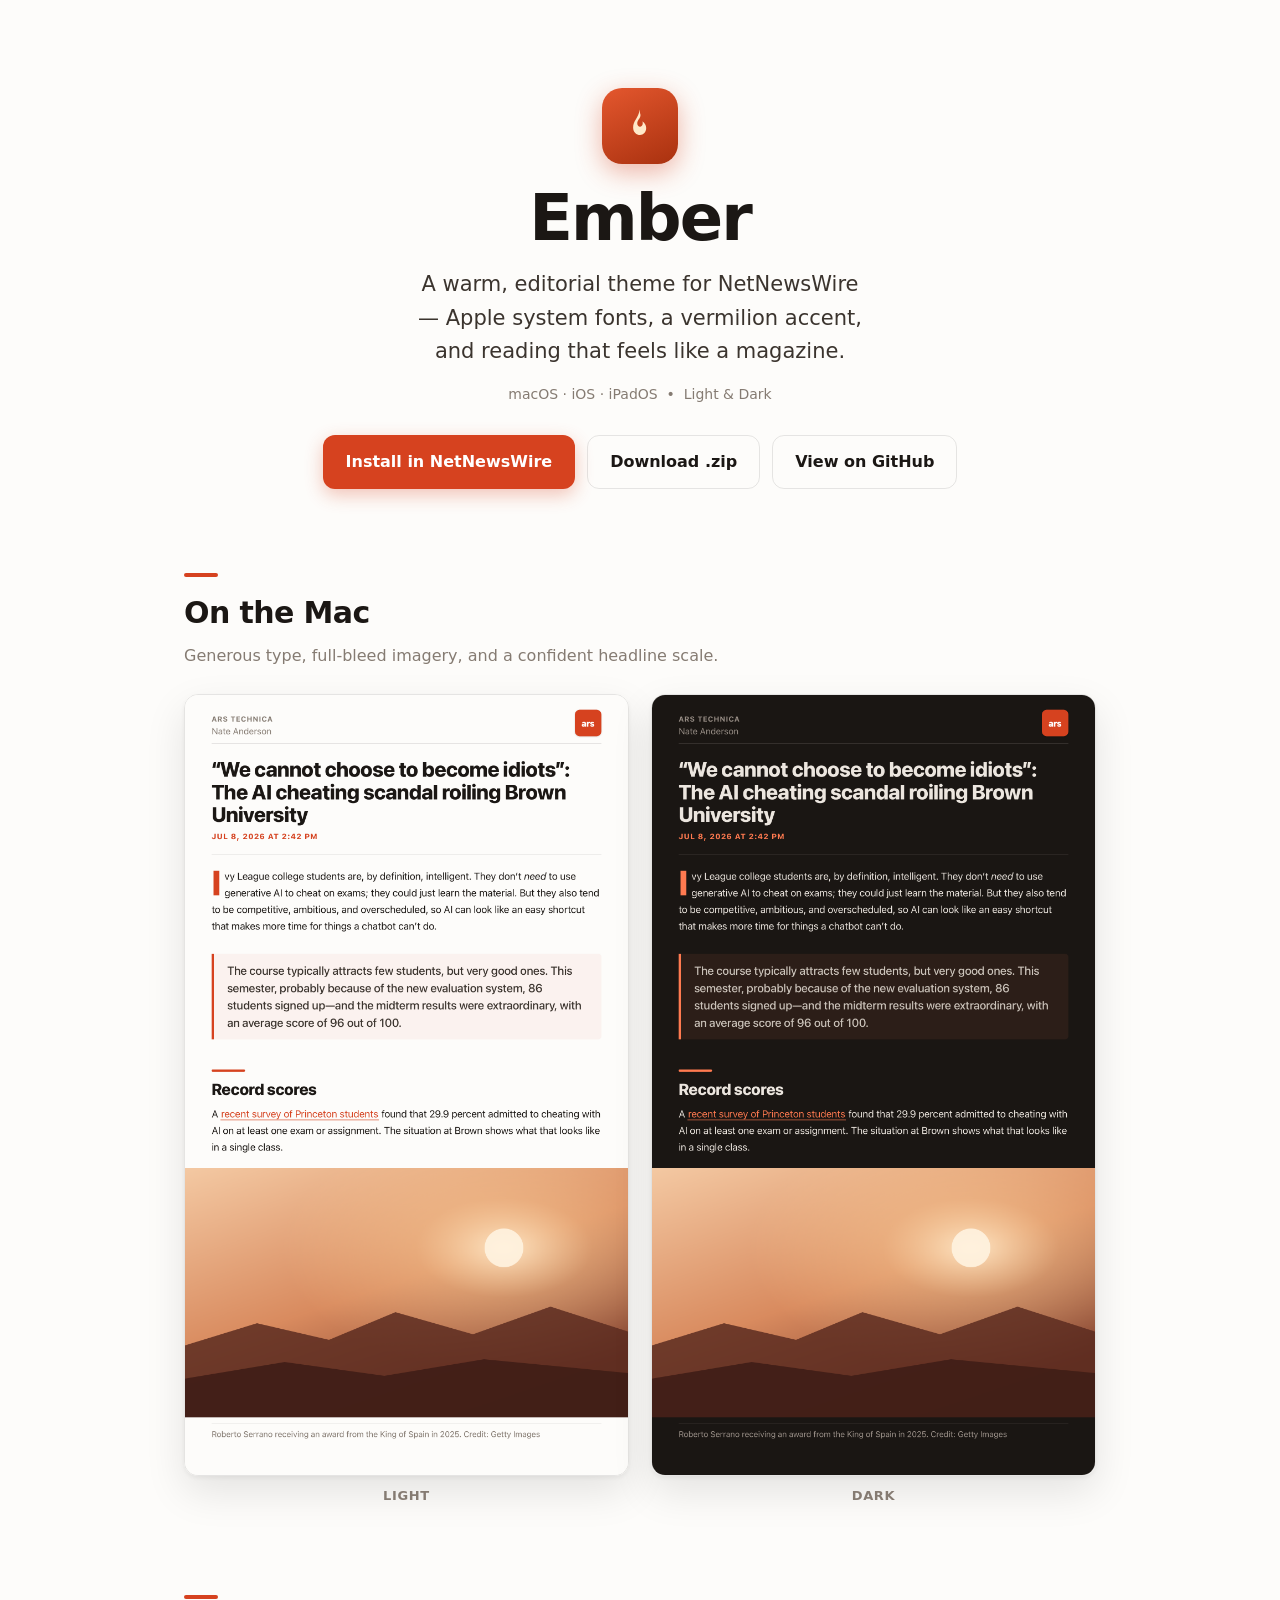
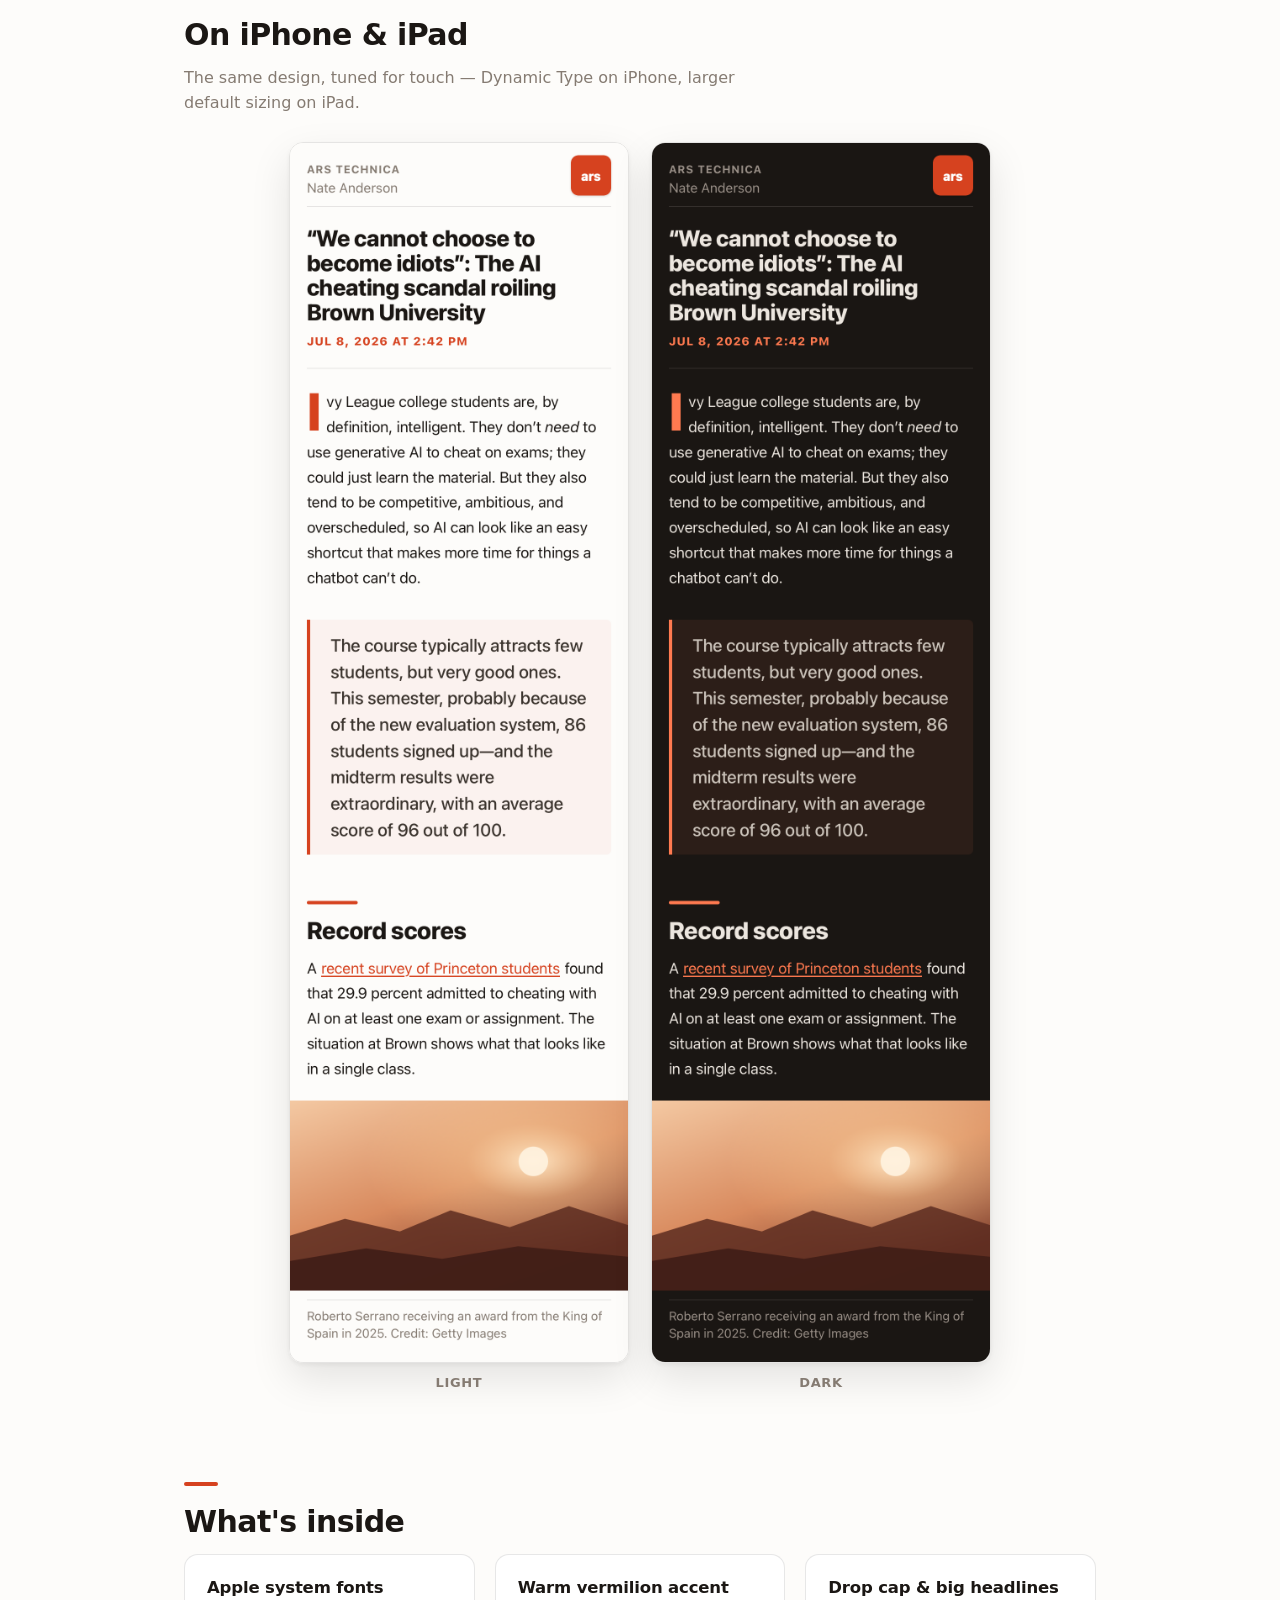
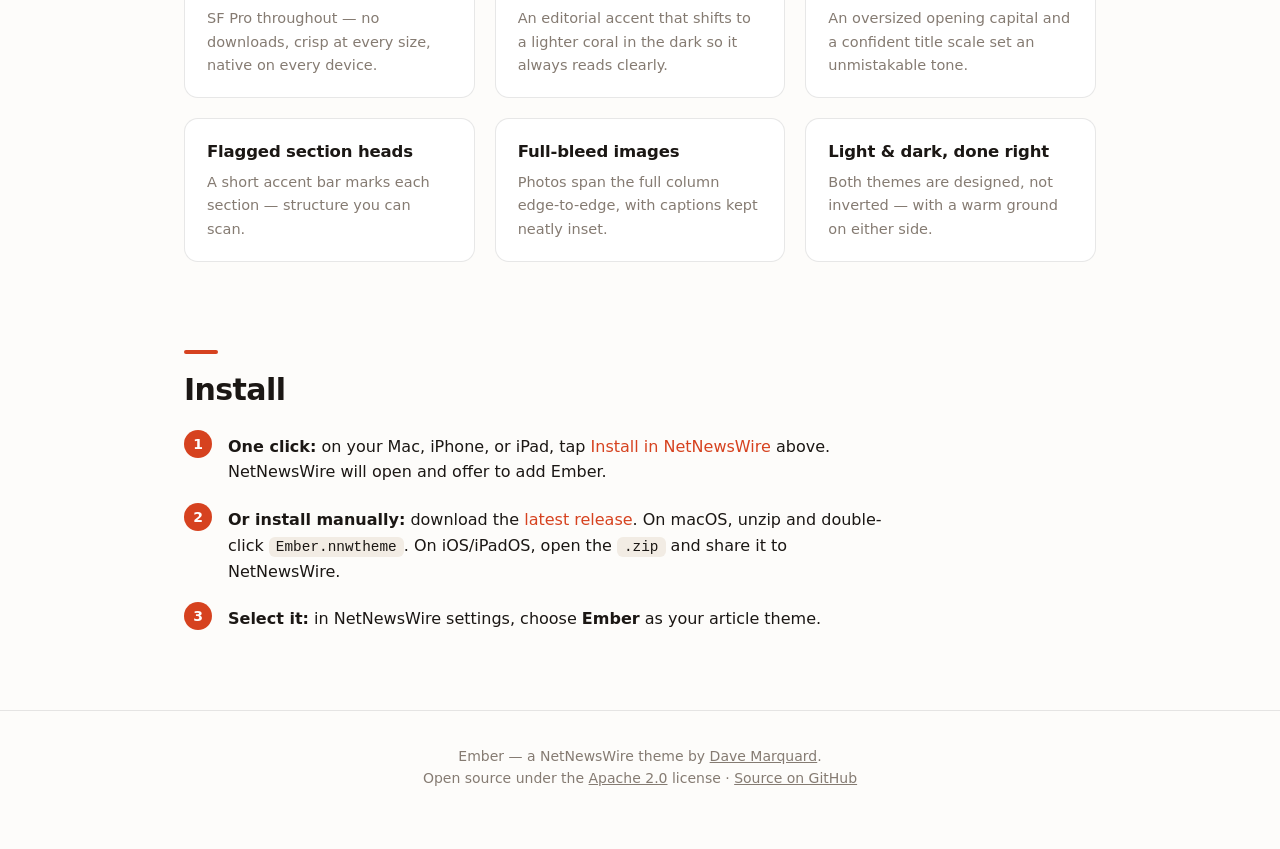
==== docs/index.html @ 74f02488 "initial commit of the Ember NetNewsWire theme" ====
<!doctype html>
<html lang="en">
<head>
<meta charset="utf-8">
<meta name="viewport" content="width=device-width, initial-scale=1">
<title>Ember — a NetNewsWire theme</title>
<meta name="description" content="Ember is a warm, editorial theme for NetNewsWire in Apple system fonts — a vermilion accent, big headline type, drop caps, and full-bleed images. Light and dark, macOS · iOS · iPadOS.">
<link rel="icon" href="favicon.svg" type="image/svg+xml">
<meta property="og:title" content="Ember — a NetNewsWire theme">
<meta property="og:description" content="A warm, editorial theme for NetNewsWire. Apple system fonts, vermilion accent, light & dark. macOS · iOS · iPadOS.">
<meta property="og:type" content="website">
<meta property="og:url" content="https://ember.marquard.org/">
<meta property="og:image" content="https://ember.marquard.org/assets/ember-macos-light.png">
<meta name="twitter:card" content="summary_large_image">
<style>
  :root{
    --bg:#FDFCFA; --ink:#1B1714; --soft:#3B342E; --mute:#857B72;
    --accent:#D6421F; --accent-2:#A9310F; --surface:#F2ECE4;
    --rule:rgba(27,23,20,.10); --card:#FFFFFF;
  }
  @media (prefers-color-scheme: dark){
    :root{
      --bg:#1A1613; --ink:#ECE6DF; --soft:#CBC3BA; --mute:#9A9088;
      --accent:#FF7A50; --accent-2:#FF9670; --surface:#2A2320;
      --rule:rgba(236,230,223,.12); --card:#211C18;
    }
  }
  *{box-sizing:border-box;}
  html{scroll-behavior:smooth;}
  body{
    margin:0; background:var(--bg); color:var(--ink);
    font-family:-apple-system,"SF Pro Text",system-ui,sans-serif;
    -webkit-font-smoothing:antialiased; line-height:1.6;
  }
  a{color:var(--accent); text-decoration:none;}
  a:hover{text-decoration:underline;}
  .wrap{max-width:960px; margin:0 auto; padding:0 24px;}

  /* Hero */
  header.hero{padding:88px 0 40px; text-align:center;}
  .mark{
    width:76px; height:76px; border-radius:20px; margin:0 auto 22px;
    background:linear-gradient(155deg,#E4572E,#A9310F);
    box-shadow:0 8px 26px rgba(214,66,31,.38);
    display:flex; align-items:center; justify-content:center;
  }
  .mark svg{width:44px; height:44px;}
  h1{font-size:clamp(40px,8vw,64px); font-weight:800; letter-spacing:-.03em; margin:0; line-height:1;}
  .tagline{font-size:clamp(17px,2.4vw,21px); color:var(--soft); max-width:36ch; margin:18px auto 0; text-wrap:balance;}
  .meta{color:var(--mute); font-size:14px; margin-top:14px;}

  /* Buttons */
  .cta{display:flex; flex-wrap:wrap; gap:12px; justify-content:center; margin-top:30px;}
  .btn{
    display:inline-flex; align-items:center; gap:8px; font-weight:600; font-size:16px;
    padding:13px 22px; border-radius:12px; border:1px solid transparent; cursor:pointer;
  }
  .btn:hover{text-decoration:none;}
  .btn-primary{background:var(--accent); color:#fff; box-shadow:0 6px 18px rgba(214,66,31,.30);}
  .btn-primary:hover{background:var(--accent-2);}
  .btn-ghost{background:transparent; color:var(--ink); border-color:var(--rule);}
  .btn-ghost:hover{background:var(--surface);}

  /* Sections */
  section{padding:44px 0;}
  h2{font-size:clamp(24px,4vw,30px); font-weight:800; letter-spacing:-.02em; margin:0 0 6px;
     position:relative; padding-top:16px;}
  h2::before{content:""; position:absolute; top:0; left:0; width:34px; height:4px;
     border-radius:2px; background:var(--accent);}
  .lede{color:var(--mute); margin:0 0 26px; max-width:60ch;}

  /* Screenshot grids */
  .shots{display:grid; gap:22px;}
  .shots.mac{grid-template-columns:repeat(2,1fr);}
  .shots.phone{grid-template-columns:repeat(2,minmax(0,340px)); justify-content:center;}
  figure.shot{margin:0;}
  figure.shot img{
    width:100%; height:auto; display:block; border-radius:14px;
    border:1px solid var(--rule); box-shadow:0 2px 4px rgba(0,0,0,.05),0 16px 40px rgba(0,0,0,.10);
  }
  figure.shot figcaption{
    margin-top:10px; text-align:center; font-size:13px; font-weight:600;
    letter-spacing:.05em; text-transform:uppercase; color:var(--mute);
  }
  @media (max-width:640px){
    .shots.mac, .shots.phone{grid-template-columns:1fr;}
    .shots.phone{max-width:340px; margin:0 auto;}
  }

  /* Features */
  .features{display:grid; grid-template-columns:repeat(3,1fr); gap:20px; margin-top:8px;}
  @media (max-width:720px){ .features{grid-template-columns:1fr;} }
  .feature{background:var(--card); border:1px solid var(--rule); border-radius:14px; padding:20px 22px;}
  .feature h3{margin:0 0 6px; font-size:16.5px; font-weight:700; letter-spacing:-.01em;}
  .feature p{margin:0; color:var(--mute); font-size:14.5px;}

  /* Install */
  ol.steps{padding-left:0; list-style:none; counter-reset:s; max-width:70ch;}
  ol.steps li{position:relative; padding:4px 0 18px 44px; counter-increment:s;}
  ol.steps li::before{
    content:counter(s); position:absolute; left:0; top:0; width:28px; height:28px;
    border-radius:50%; background:var(--accent); color:#fff; font-weight:700; font-size:14px;
    display:flex; align-items:center; justify-content:center;
  }
  ol.steps strong{font-weight:700;}
  code{background:var(--surface); padding:2px 7px; border-radius:6px; font-size:.9em;
    font-family:ui-monospace,"SF Mono",Menlo,monospace;}

  footer{border-top:1px solid var(--rule); padding:34px 0 60px; color:var(--mute); font-size:14px; text-align:center;}
  footer a{color:var(--mute); text-decoration:underline;}
</style>
</head>
<body>

<header class="hero">
  <div class="wrap">
    <div class="mark" aria-hidden="true">
      <svg viewBox="0 0 64 64"><path d="M32 13c3 7-4 9-4 15 0 3 2 5 4 5s4-2 4-5c0-1 0-2-1-3 4 2 6 6 6 10 0 6-4 10-9 10s-10-4-10-11c0-9 7-13 10-26z" fill="#FFE9C9"/></svg>
    </div>
    <h1>Ember</h1>
    <p class="tagline">A warm, editorial theme for NetNewsWire — Apple system fonts, a vermilion accent, and reading that feels like a magazine.</p>
    <p class="meta">macOS · iOS · iPadOS &nbsp;•&nbsp; Light &amp; Dark</p>
    <div class="cta">
      <a class="btn btn-primary" href="netnewswire://theme/add?url=https%3A%2F%2Fgithub.com%2Fdave-atx%2Fember-nnw-theme%2Freleases%2Flatest%2Fdownload%2FEmber.nnwtheme.zip">Install in NetNewsWire</a>
      <a class="btn btn-ghost" href="https://github.com/dave-atx/ember-nnw-theme/releases/latest/download/Ember.nnwtheme.zip">Download&nbsp;.zip</a>
      <a class="btn btn-ghost" href="https://github.com/dave-atx/ember-nnw-theme">View on GitHub</a>
    </div>
  </div>
</header>

<section>
  <div class="wrap">
    <h2>On the Mac</h2>
    <p class="lede">Generous type, full-bleed imagery, and a confident headline scale.</p>
    <div class="shots mac">
      <figure class="shot"><img src="assets/ember-macos-light.png" alt="Ember theme on macOS, light mode" loading="lazy"><figcaption>Light</figcaption></figure>
      <figure class="shot"><img src="assets/ember-macos-dark.png" alt="Ember theme on macOS, dark mode" loading="lazy"><figcaption>Dark</figcaption></figure>
    </div>
  </div>
</section>

<section>
  <div class="wrap">
    <h2>On iPhone &amp; iPad</h2>
    <p class="lede">The same design, tuned for touch — Dynamic Type on iPhone, larger default sizing on iPad.</p>
    <div class="shots phone">
      <figure class="shot"><img src="assets/ember-ios-light.png" alt="Ember theme on iOS, light mode" loading="lazy"><figcaption>Light</figcaption></figure>
      <figure class="shot"><img src="assets/ember-ios-dark.png" alt="Ember theme on iOS, dark mode" loading="lazy"><figcaption>Dark</figcaption></figure>
    </div>
  </div>
</section>

<section>
  <div class="wrap">
    <h2>What's inside</h2>
    <div class="features">
      <div class="feature"><h3>Apple system fonts</h3><p>SF Pro throughout — no downloads, crisp at every size, native on every device.</p></div>
      <div class="feature"><h3>Warm vermilion accent</h3><p>An editorial accent that shifts to a lighter coral in the dark so it always reads clearly.</p></div>
      <div class="feature"><h3>Drop cap &amp; big headlines</h3><p>An oversized opening capital and a confident title scale set an unmistakable tone.</p></div>
      <div class="feature"><h3>Flagged section heads</h3><p>A short accent bar marks each section — structure you can scan.</p></div>
      <div class="feature"><h3>Full-bleed images</h3><p>Photos span the full column edge-to-edge, with captions kept neatly inset.</p></div>
      <div class="feature"><h3>Light &amp; dark, done right</h3><p>Both themes are designed, not inverted — with a warm ground on either side.</p></div>
    </div>
  </div>
</section>

<section>
  <div class="wrap">
    <h2>Install</h2>
    <ol class="steps">
      <li><strong>One click:</strong> on your Mac, iPhone, or iPad, tap <a href="netnewswire://theme/add?url=https%3A%2F%2Fgithub.com%2Fdave-atx%2Fember-nnw-theme%2Freleases%2Flatest%2Fdownload%2FEmber.nnwtheme.zip">Install in NetNewsWire</a> above. NetNewsWire will open and offer to add Ember.</li>
      <li><strong>Or install manually:</strong> download the <a href="https://github.com/dave-atx/ember-nnw-theme/releases/latest">latest release</a>. On macOS, unzip and double-click <code>Ember.nnwtheme</code>. On iOS/iPadOS, open the <code>.zip</code> and share it to NetNewsWire.</li>
      <li><strong>Select it:</strong> in NetNewsWire settings, choose <strong>Ember</strong> as your article theme.</li>
    </ol>
  </div>
</section>

<footer>
  <div class="wrap">
    Ember — a NetNewsWire theme by <a href="https://marquard.org/">Dave Marquard</a>.<br>
    Open source under the <a href="https://github.com/dave-atx/ember-nnw-theme/blob/main/LICENSE">Apache 2.0</a> license · <a href="https://github.com/dave-atx/ember-nnw-theme">Source on GitHub</a>
  </div>
</footer>

</body>
</html>
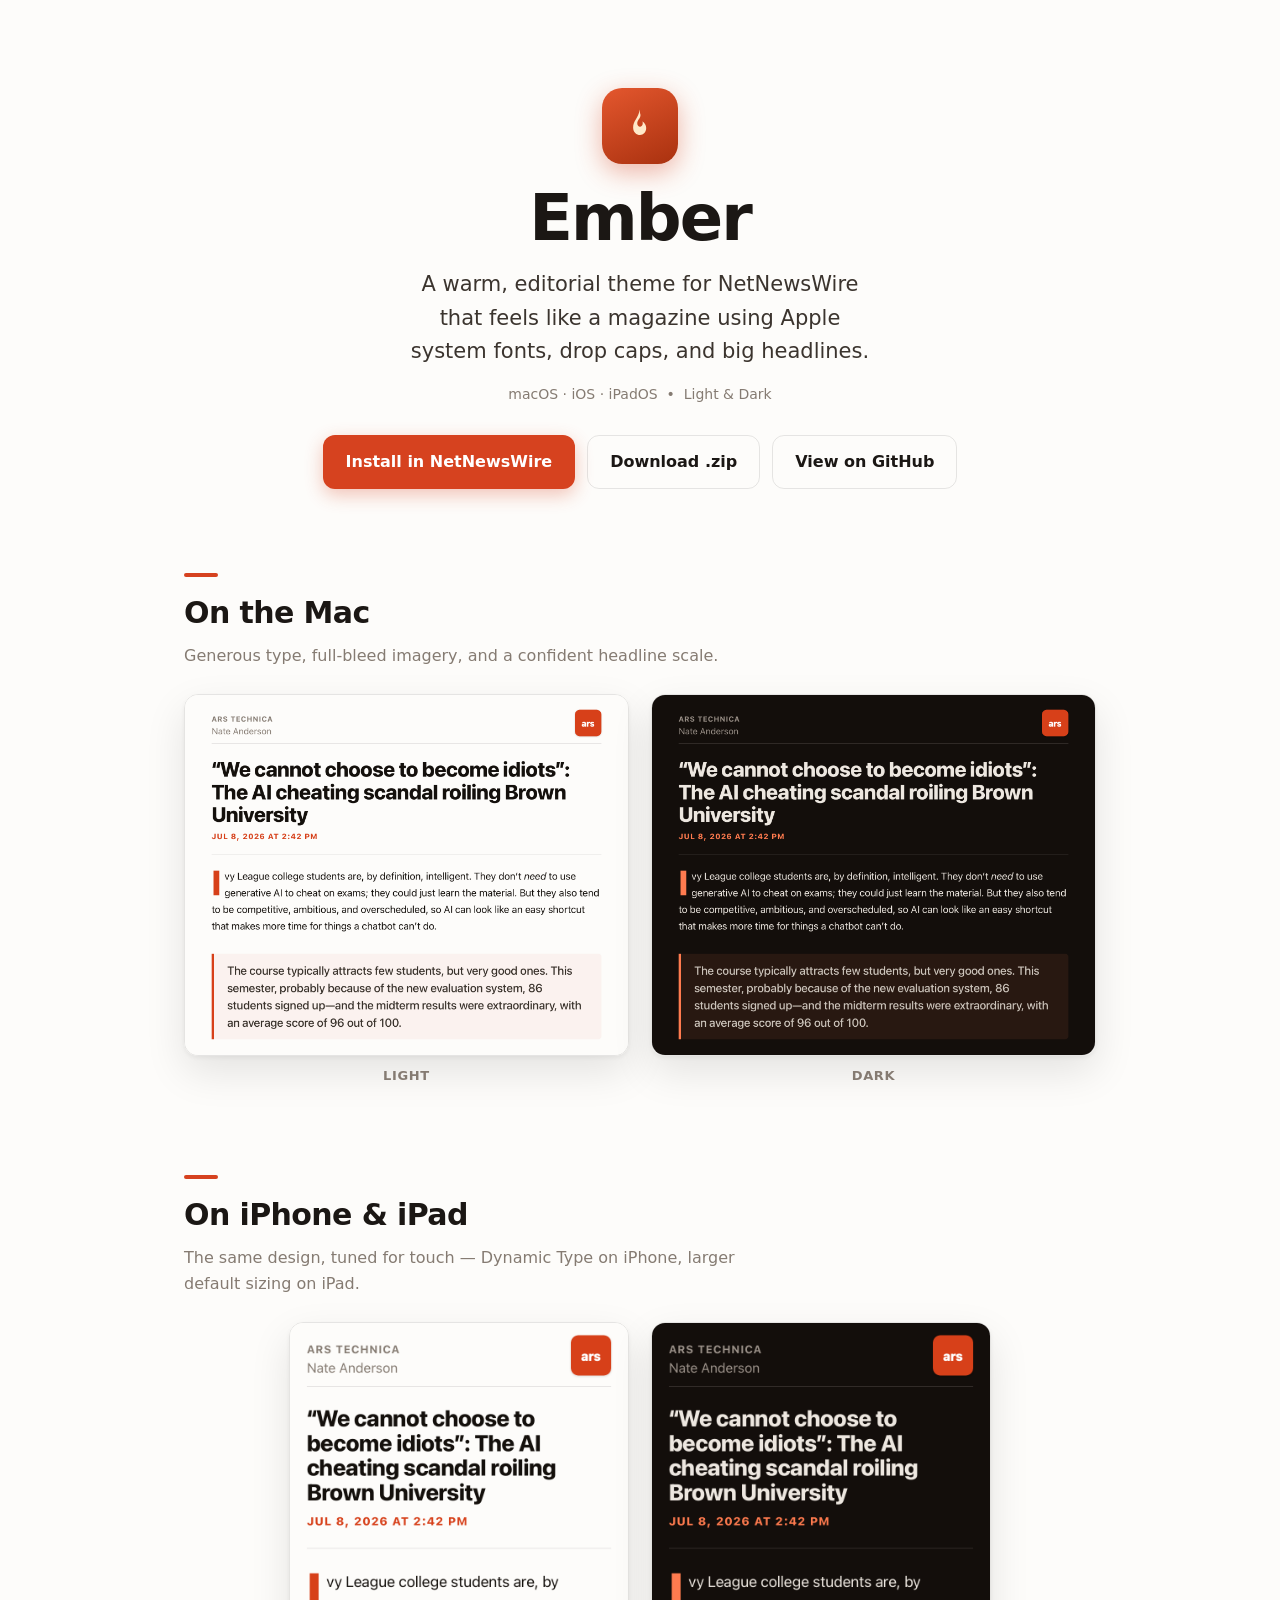
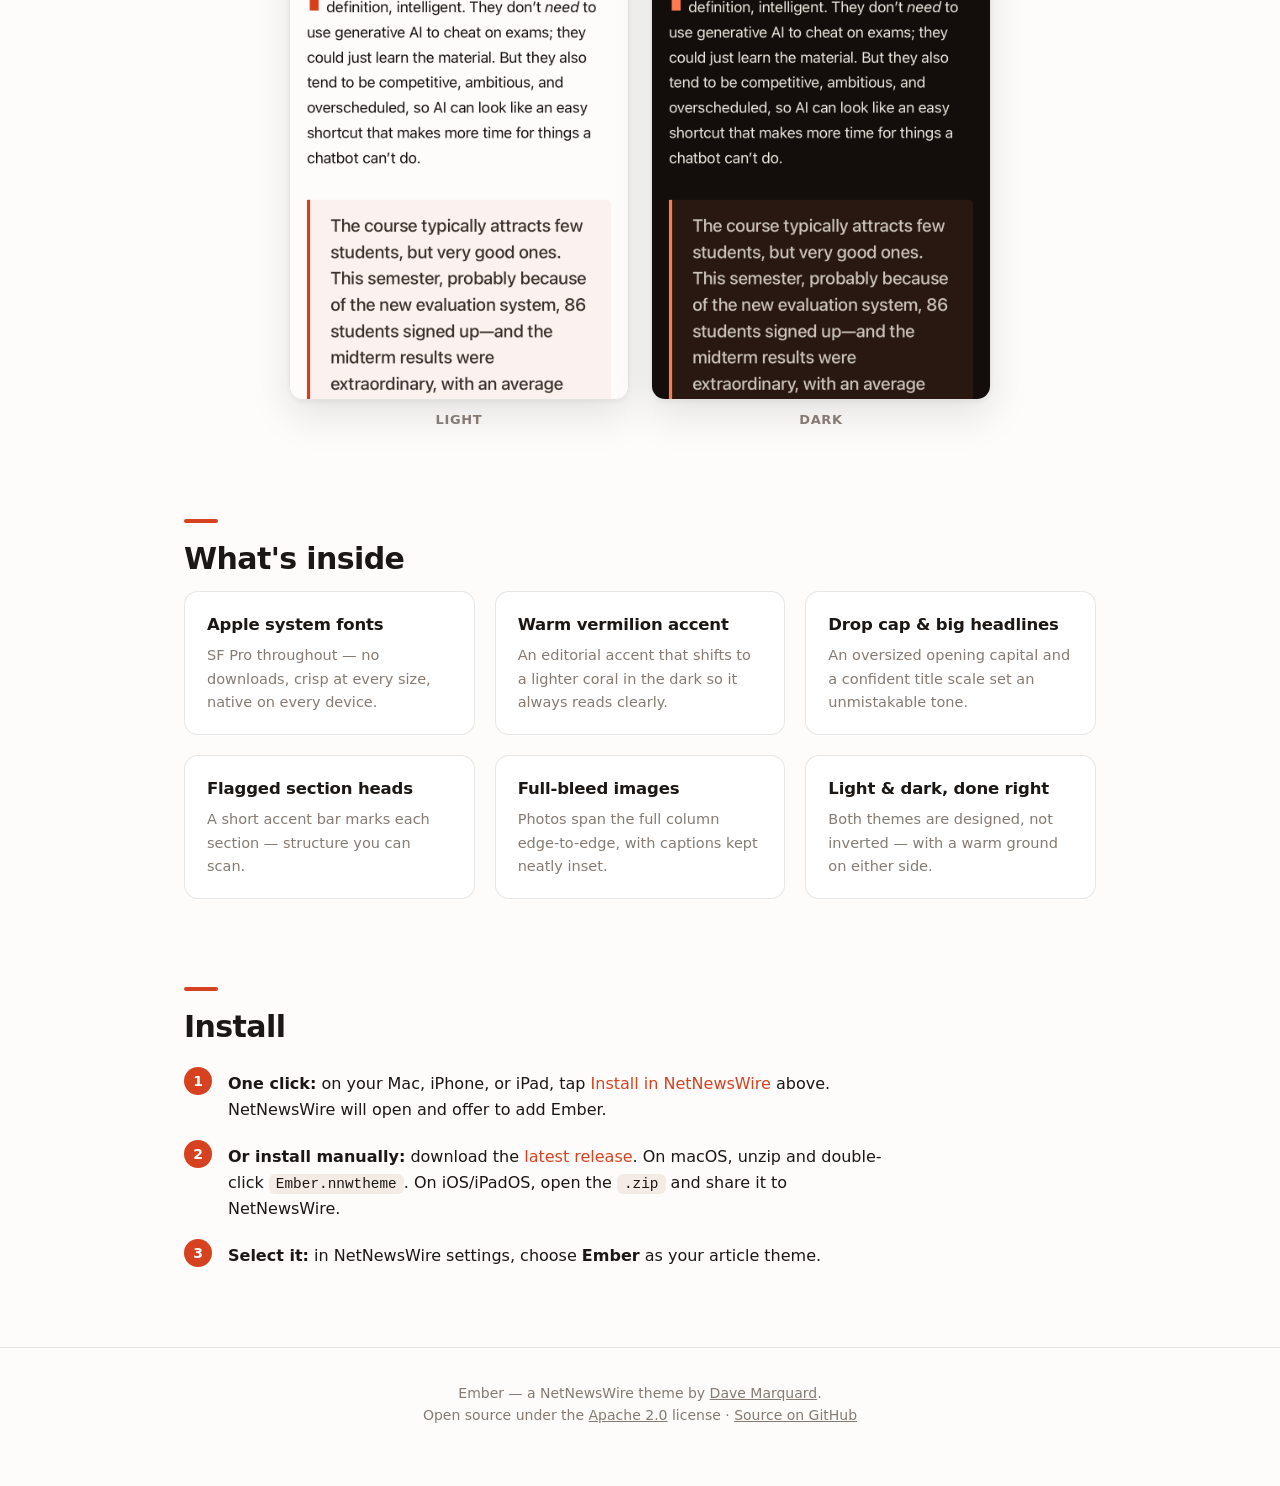
==== commit 76dc8a48: "site: reduce image sizes and some minor wording changes in the docs" ====
--- a/docs/index.html
+++ b/docs/index.html
@@ -4,7 +4,7 @@
 <meta charset="utf-8">
 <meta name="viewport" content="width=device-width, initial-scale=1">
 <title>Ember — a NetNewsWire theme</title>
-<meta name="description" content="Ember is a warm, editorial theme for NetNewsWire in Apple system fonts — a vermilion accent, big headline type, drop caps, and full-bleed images. Light and dark, macOS · iOS · iPadOS.">
+<meta name="description" content="Ember is a warm, editorial theme for NetNewsWire using Apple system fonts with a vermilion accent, big headline type, drop caps, and full-bleed images. Light and dark, macOS · iOS · iPadOS.">
 <link rel="icon" href="favicon.svg" type="image/svg+xml">
 <meta property="og:title" content="Ember — a NetNewsWire theme">
 <meta property="og:description" content="A warm, editorial theme for NetNewsWire. Apple system fonts, vermilion accent, light & dark. macOS · iOS · iPadOS.">
@@ -118,7 +118,7 @@
       <svg viewBox="0 0 64 64"><path d="M32 13c3 7-4 9-4 15 0 3 2 5 4 5s4-2 4-5c0-1 0-2-1-3 4 2 6 6 6 10 0 6-4 10-9 10s-10-4-10-11c0-9 7-13 10-26z" fill="#FFE9C9"/></svg>
     </div>
     <h1>Ember</h1>
-    <p class="tagline">A warm, editorial theme for NetNewsWire — Apple system fonts, a vermilion accent, and reading that feels like a magazine.</p>
+    <p class="tagline">A warm, editorial theme for NetNewsWire that feels like a magazine using Apple system fonts, drop caps, and big headlines.</p>
     <p class="meta">macOS · iOS · iPadOS &nbsp;•&nbsp; Light &amp; Dark</p>
     <div class="cta">
       <a class="btn btn-primary" href="netnewswire://theme/add?url=https%3A%2F%2Fgithub.com%2Fdave-atx%2Fember-nnw-theme%2Freleases%2Flatest%2Fdownload%2FEmber.nnwtheme.zip">Install in NetNewsWire</a>
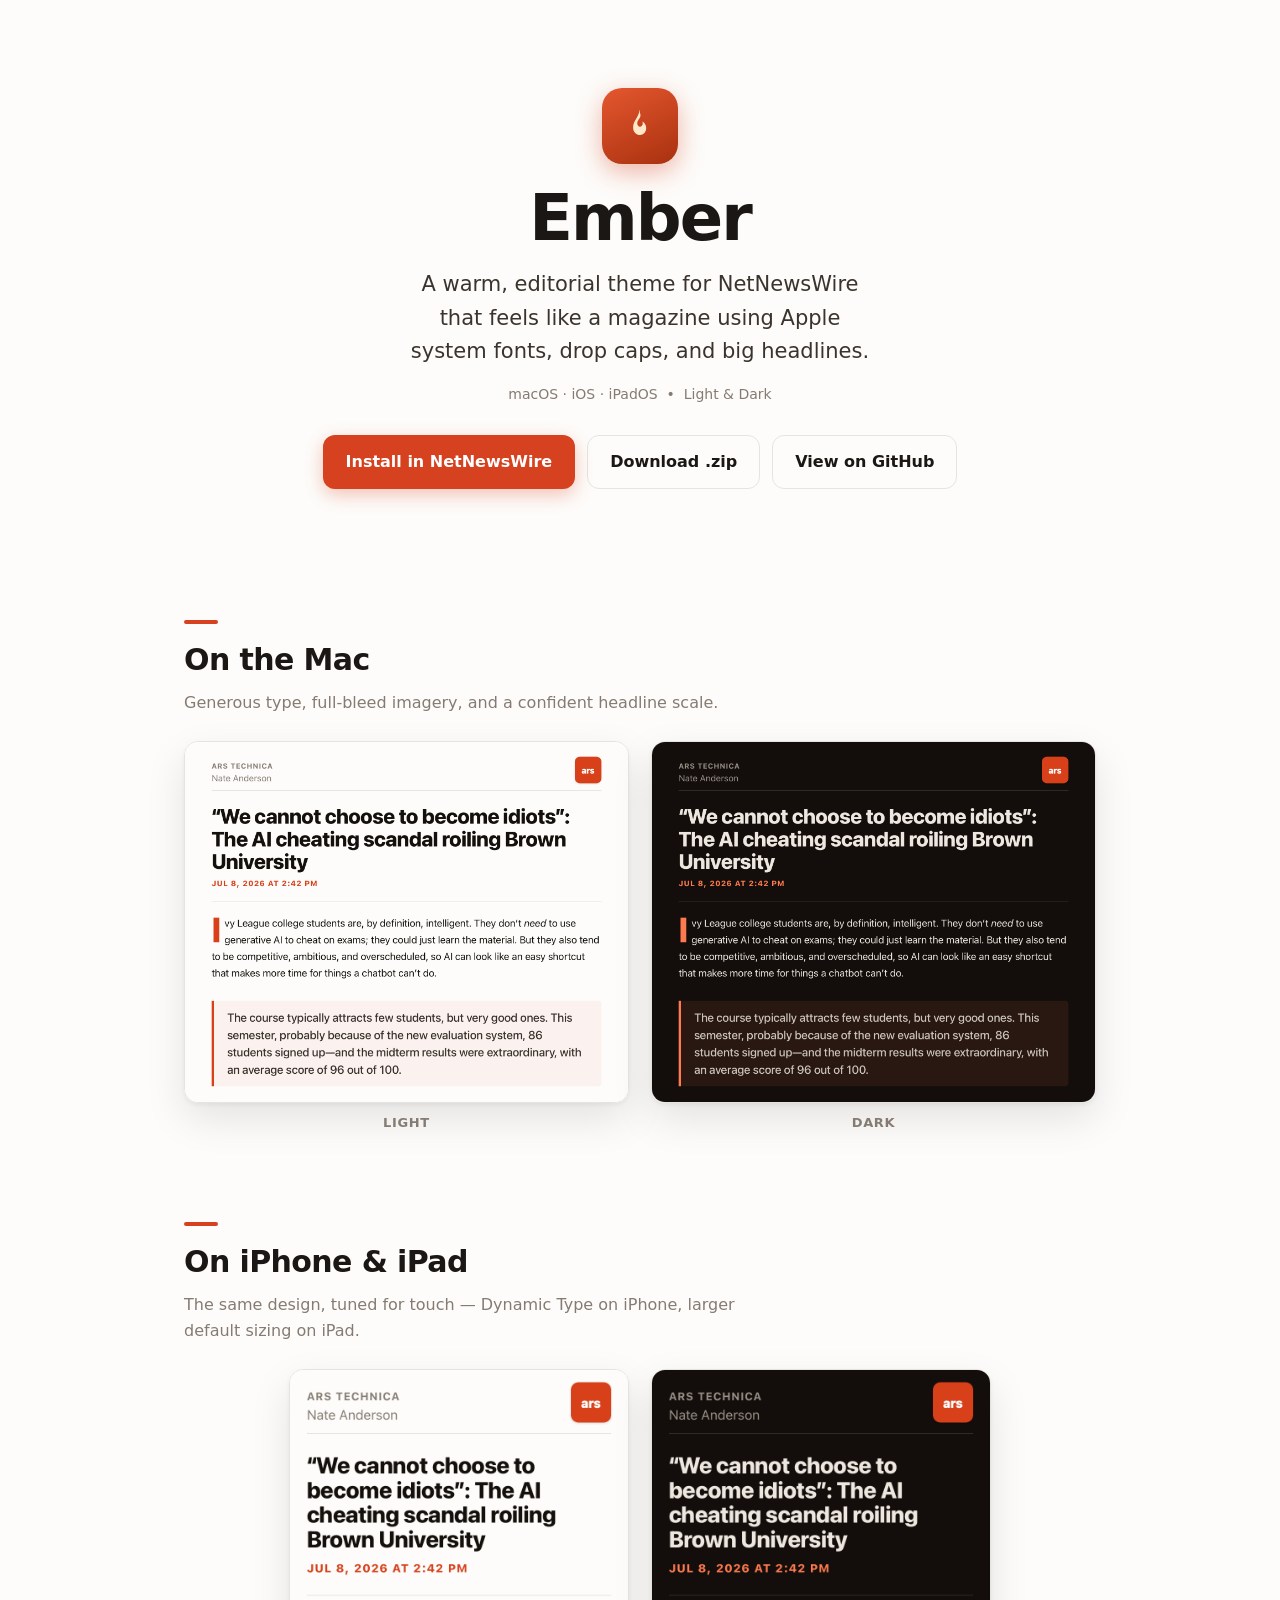
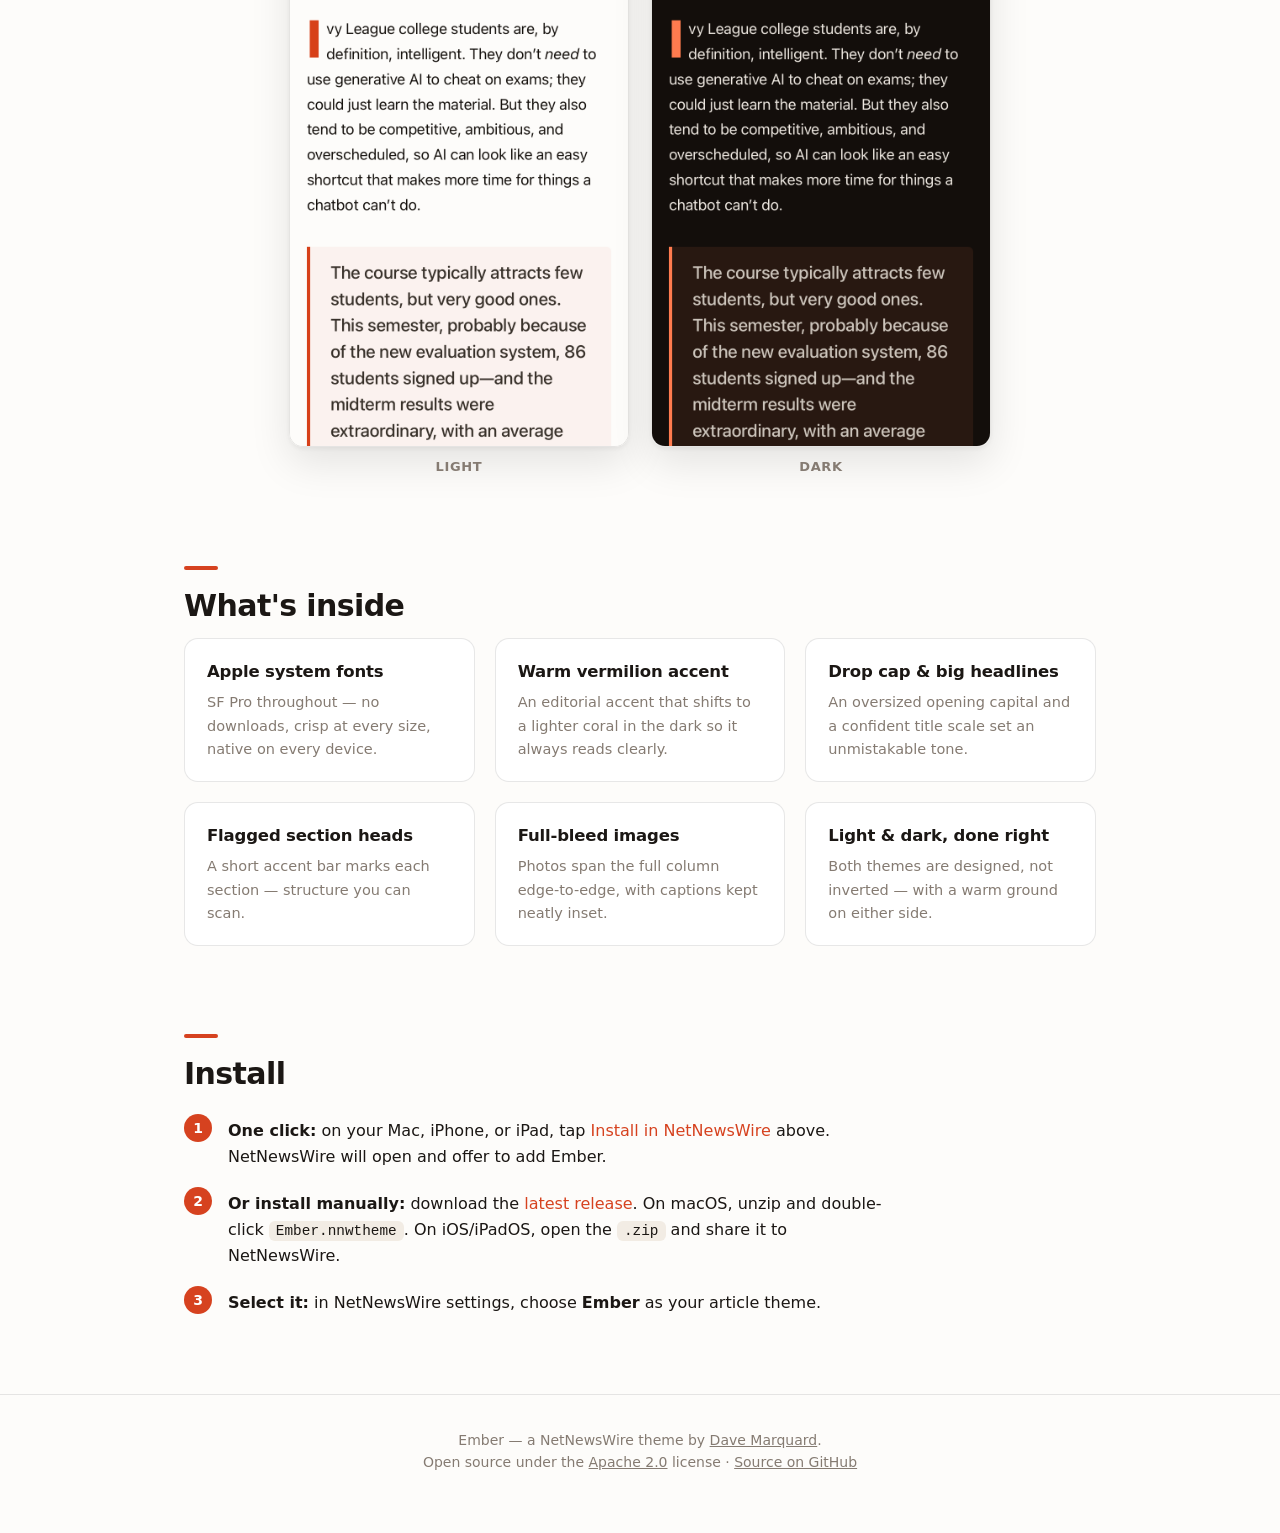
==== commit 4f35c290: "feat(docs): show latest release version and date under hero CTA Fetches the latest release from the " ====
--- a/docs/index.html
+++ b/docs/index.html
@@ -108,6 +108,11 @@
 
   footer{border-top:1px solid var(--rule); padding:34px 0 60px; color:var(--mute); font-size:14px; text-align:center;}
   footer a{color:var(--mute); text-decoration:underline;}
+
+  /* Version stamp under the hero CTA — populated from the GitHub releases API; stays hidden if that fails */
+  .version{margin-top:20px; min-height:1em; font-size:13.5px; color:var(--mute);}
+  .version a{color:var(--mute); text-decoration:none; border-bottom:1px solid var(--rule);}
+  .version a:hover{color:var(--ink);}
 </style>
 </head>
 <body>
@@ -125,6 +130,7 @@
       <a class="btn btn-ghost" href="https://github.com/dave-atx/ember-nnw-theme/releases/latest/download/Ember.nnwtheme.zip">Download&nbsp;.zip</a>
       <a class="btn btn-ghost" href="https://github.com/dave-atx/ember-nnw-theme">View on GitHub</a>
     </div>
+    <p class="version" id="version"></p>
   </div>
 </header>
 
@@ -182,5 +188,30 @@
   </div>
 </footer>
 
+<script>
+  // Stamp the latest released version + date under the hero CTA. If the API is
+  // unreachable, the element simply stays empty — nothing is hardcoded.
+  (function () {
+    var el = document.getElementById('version');
+    if (!el) return;
+    fetch('https://api.github.com/repos/dave-atx/ember-nnw-theme/releases/latest', {
+      headers: { Accept: 'application/vnd.github+json' }
+    })
+      .then(function (r) { return r.ok ? r.json() : Promise.reject(r.status); })
+      .then(function (data) {
+        if (!data || !data.tag_name) return;
+        var date = new Date(data.published_at).toLocaleDateString('en-US', {
+          year: 'numeric', month: 'long', day: 'numeric'
+        });
+        var a = document.createElement('a');
+        a.href = data.html_url;
+        a.textContent = 'Ember ' + data.tag_name;
+        el.appendChild(a);
+        el.appendChild(document.createTextNode(', released ' + date));
+      })
+      .catch(function () { /* leave the stamp empty */ });
+  })();
+</script>
+
 </body>
 </html>
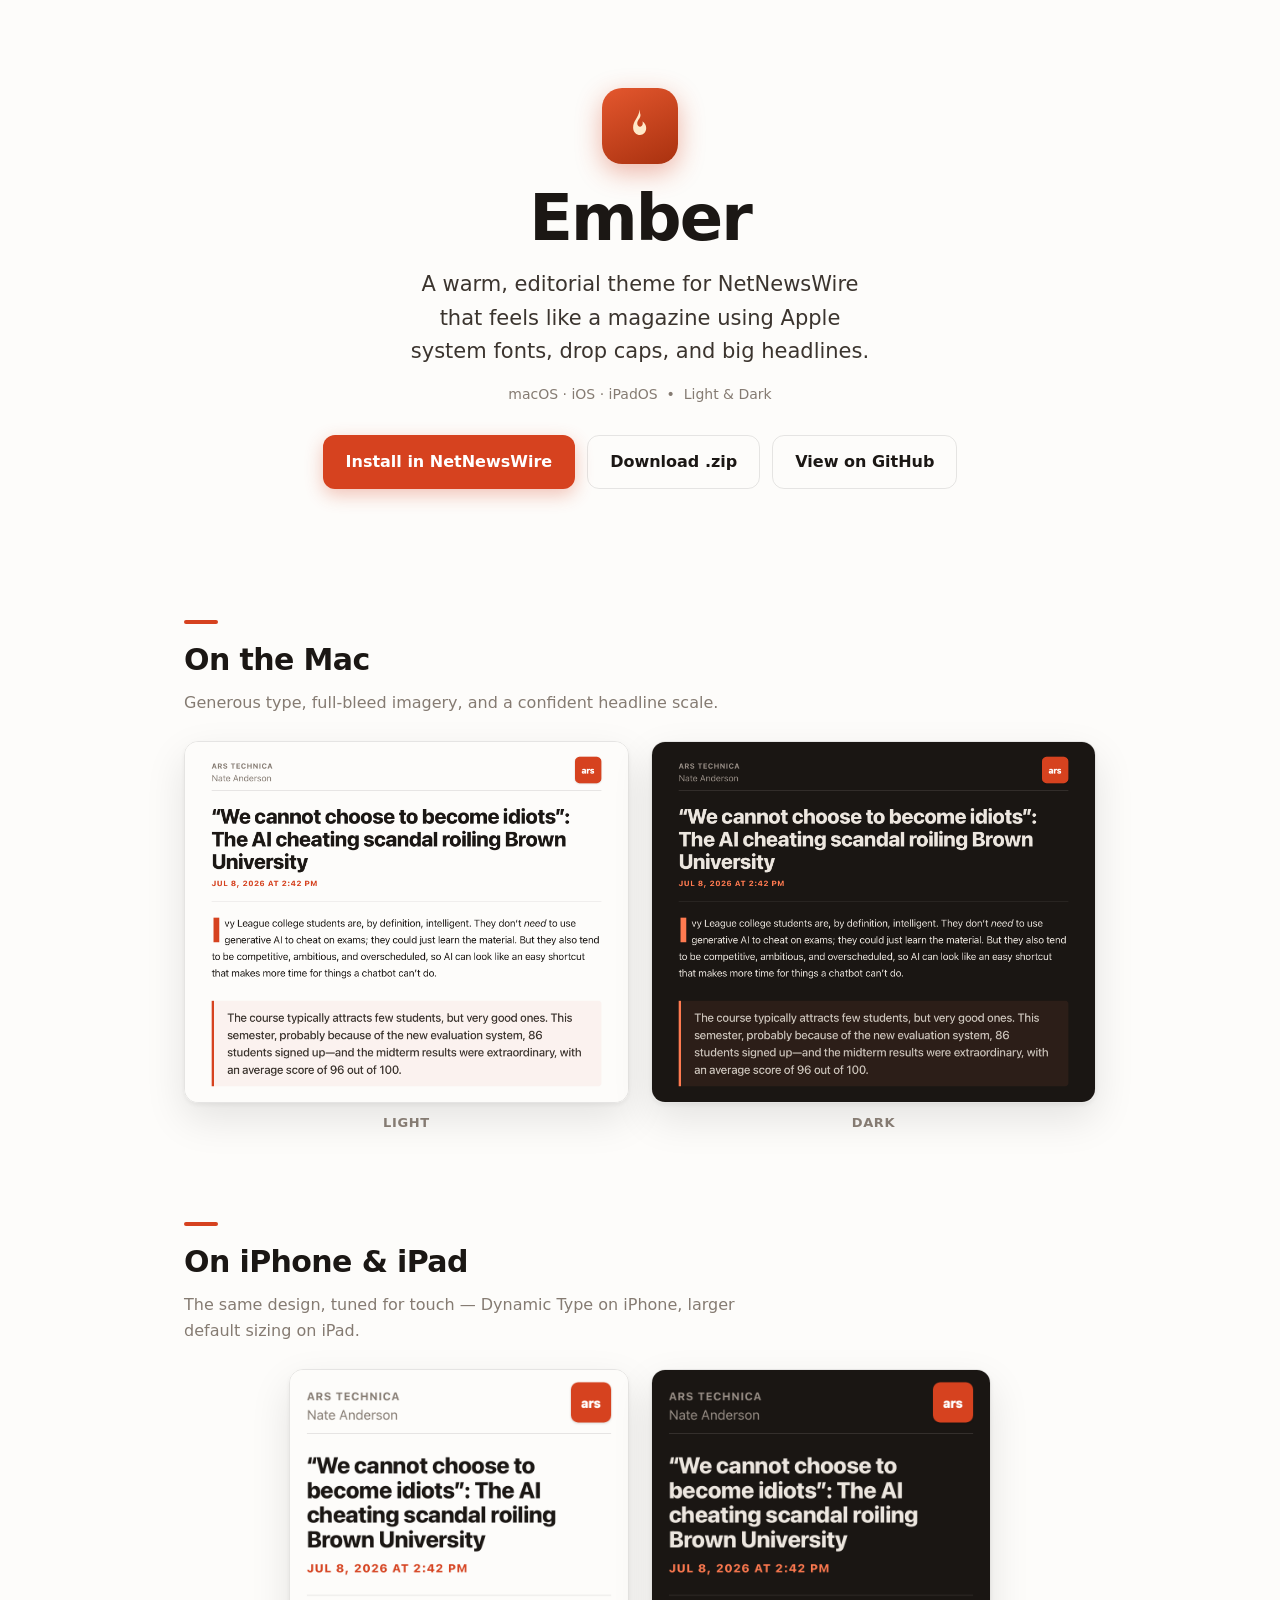
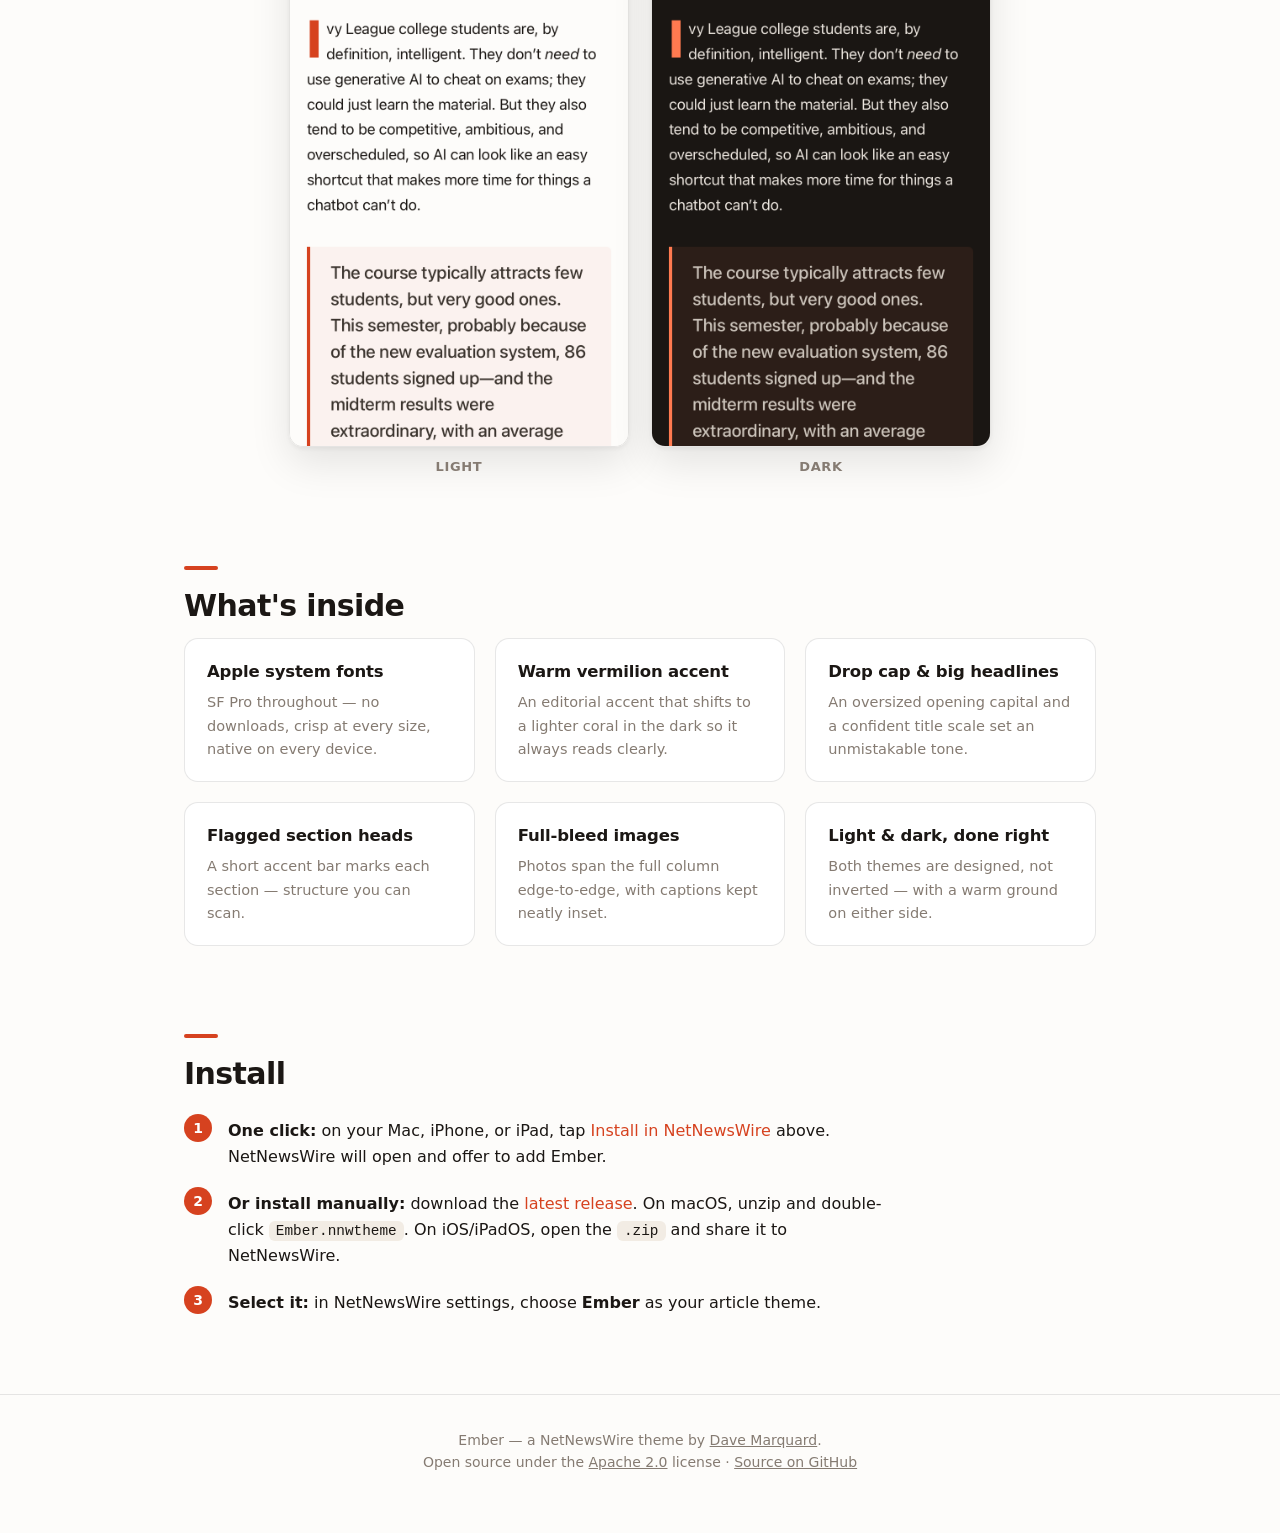
==== commit 6b87590d: "docs: added webp screenshot variants to save space" ====
--- a/docs/index.html
+++ b/docs/index.html
@@ -139,8 +139,8 @@
     <h2>On the Mac</h2>
     <p class="lede">Generous type, full-bleed imagery, and a confident headline scale.</p>
     <div class="shots mac">
-      <figure class="shot"><img src="assets/ember-macos-light.png" alt="Ember theme on macOS, light mode" loading="lazy"><figcaption>Light</figcaption></figure>
-      <figure class="shot"><img src="assets/ember-macos-dark.png" alt="Ember theme on macOS, dark mode" loading="lazy"><figcaption>Dark</figcaption></figure>
+      <figure class="shot"><picture><source srcset="assets/ember-macos-light.webp" type="image/webp"><img src="assets/ember-macos-light.png" alt="Ember theme on macOS, light mode" loading="lazy"></picture><figcaption>Light</figcaption></figure>
+      <figure class="shot"><picture><source srcset="assets/ember-macos-dark.webp" type="image/webp"><img src="assets/ember-macos-dark.png" alt="Ember theme on macOS, dark mode" loading="lazy"></picture><figcaption>Dark</figcaption></figure>
     </div>
   </div>
 </section>
@@ -150,8 +150,8 @@
     <h2>On iPhone &amp; iPad</h2>
     <p class="lede">The same design, tuned for touch — Dynamic Type on iPhone, larger default sizing on iPad.</p>
     <div class="shots phone">
-      <figure class="shot"><img src="assets/ember-ios-light.png" alt="Ember theme on iOS, light mode" loading="lazy"><figcaption>Light</figcaption></figure>
-      <figure class="shot"><img src="assets/ember-ios-dark.png" alt="Ember theme on iOS, dark mode" loading="lazy"><figcaption>Dark</figcaption></figure>
+      <figure class="shot"><picture><source srcset="assets/ember-ios-light.webp" type="image/webp"><img src="assets/ember-ios-light.png" alt="Ember theme on iOS, light mode" loading="lazy"></picture><figcaption>Light</figcaption></figure>
+      <figure class="shot"><picture><source srcset="assets/ember-ios-dark.webp" type="image/webp"><img src="assets/ember-ios-dark.png" alt="Ember theme on iOS, dark mode" loading="lazy"></picture><figcaption>Dark</figcaption></figure>
     </div>
   </div>
 </section>
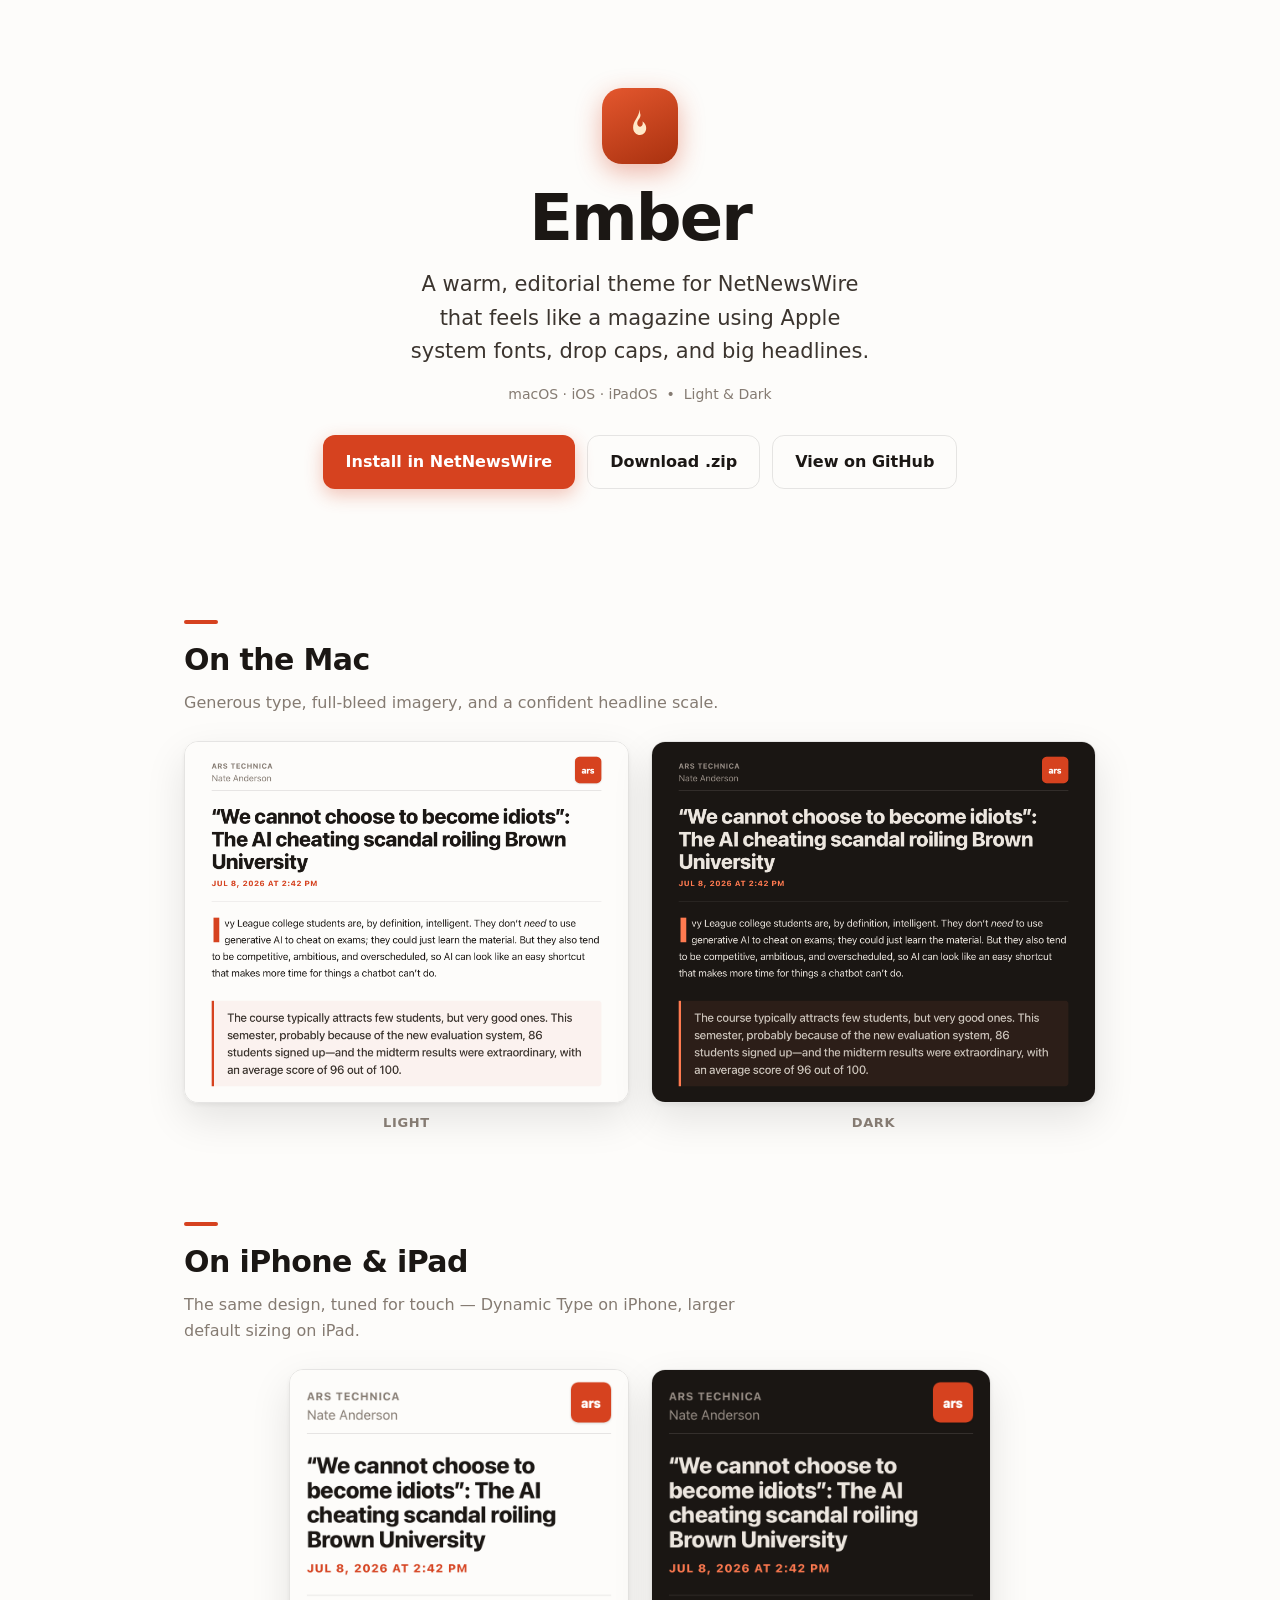
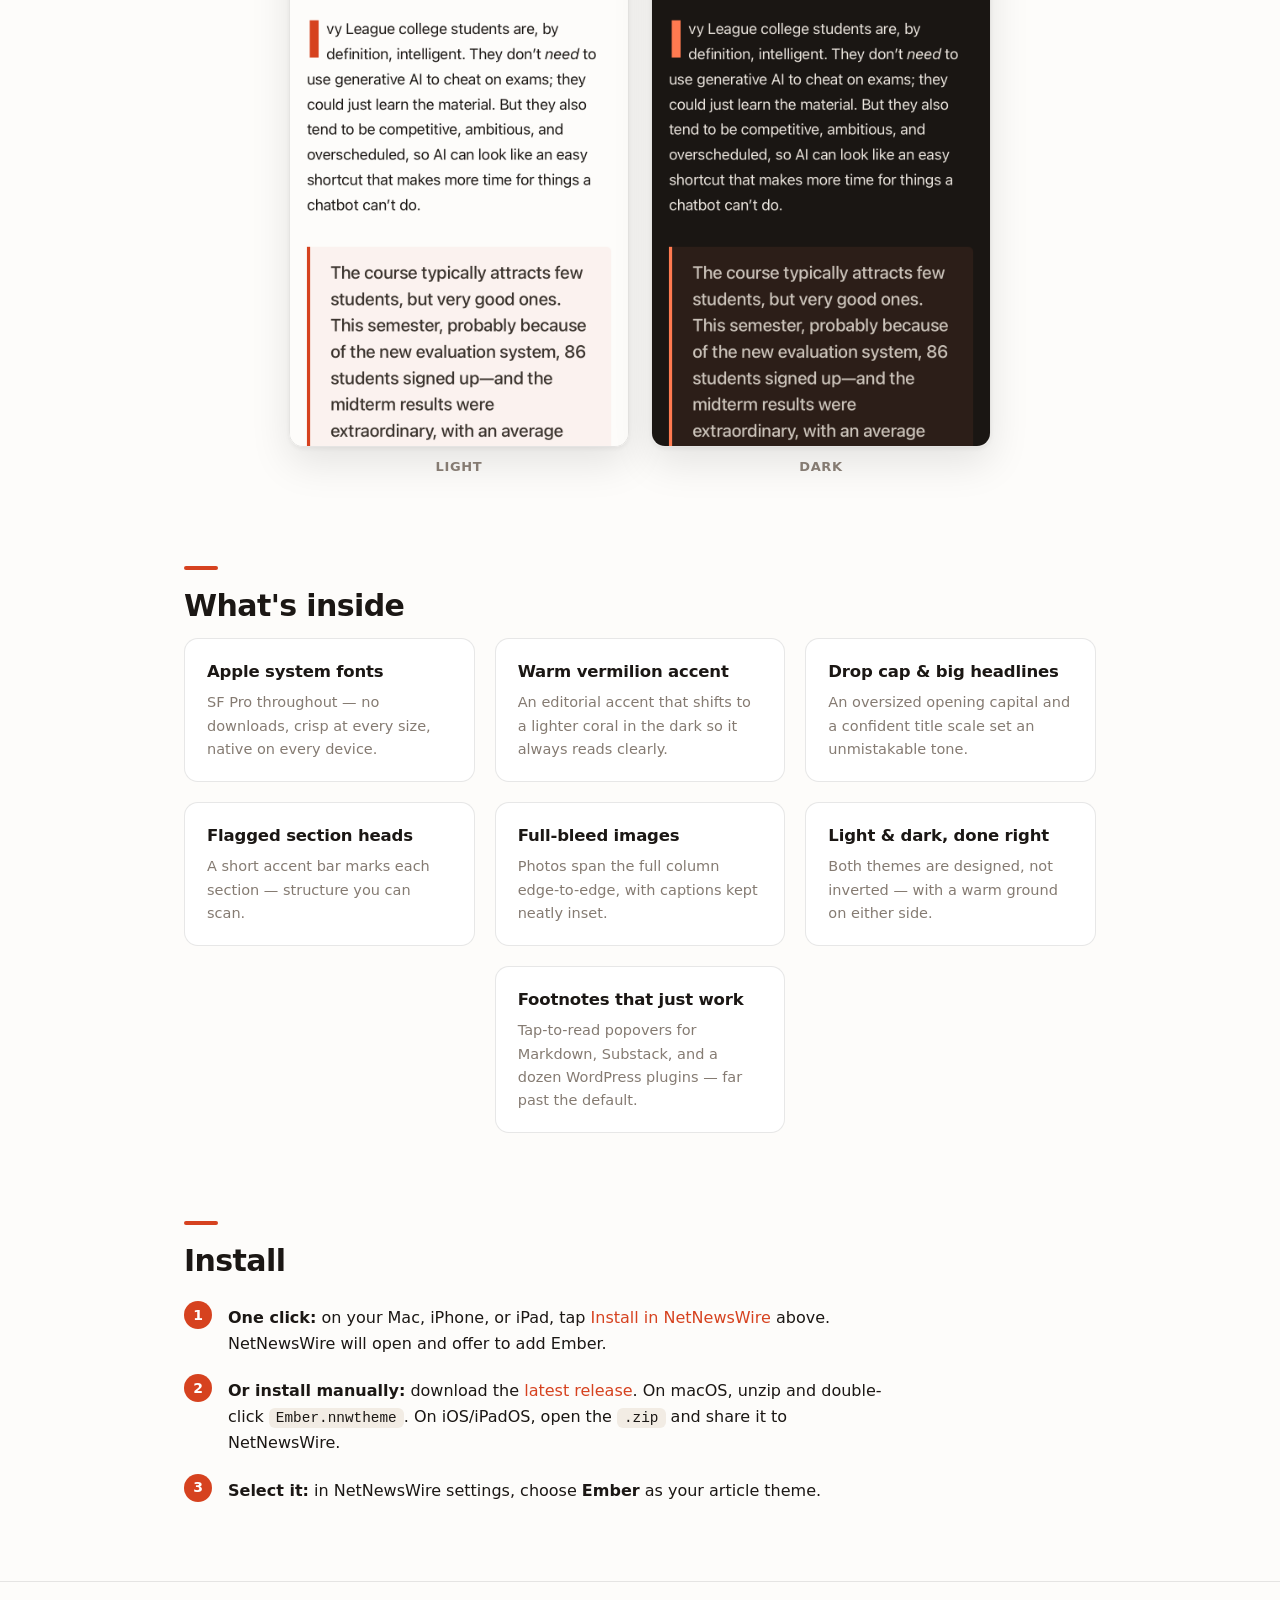
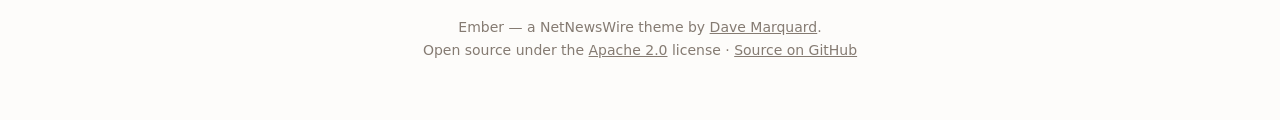
==== commit 70e3e0aa: "docs: add a footnote callout to the site feature grid Seven cards no longer divide evenly into three" ====
--- a/docs/index.html
+++ b/docs/index.html
@@ -87,9 +87,10 @@
     .shots.phone{max-width:340px; margin:0 auto;}
   }
 
-  /* Features */
-  .features{display:grid; grid-template-columns:repeat(3,1fr); gap:20px; margin-top:8px;}
-  @media (max-width:720px){ .features{grid-template-columns:1fr;} }
+  /* Features — a trailing partial row centers instead of hanging left. */
+  .features{display:flex; flex-wrap:wrap; justify-content:center; gap:20px; margin-top:8px;}
+  .features .feature{flex:1 1 calc((100% - 40px)/3); min-width:min(260px,100%); max-width:calc((100% - 40px)/3);}
+  @media (max-width:720px){ .features .feature{flex-basis:100%; max-width:100%;} }
   .feature{background:var(--card); border:1px solid var(--rule); border-radius:14px; padding:20px 22px;}
   .feature h3{margin:0 0 6px; font-size:16.5px; font-weight:700; letter-spacing:-.01em;}
   .feature p{margin:0; color:var(--mute); font-size:14.5px;}
@@ -166,6 +167,7 @@
       <div class="feature"><h3>Flagged section heads</h3><p>A short accent bar marks each section — structure you can scan.</p></div>
       <div class="feature"><h3>Full-bleed images</h3><p>Photos span the full column edge-to-edge, with captions kept neatly inset.</p></div>
       <div class="feature"><h3>Light &amp; dark, done right</h3><p>Both themes are designed, not inverted — with a warm ground on either side.</p></div>
+      <div class="feature"><h3>Footnotes that just work</h3><p>Tap-to-read popovers for Markdown, Substack, and a dozen WordPress plugins — far past the default.</p></div>
     </div>
   </div>
 </section>
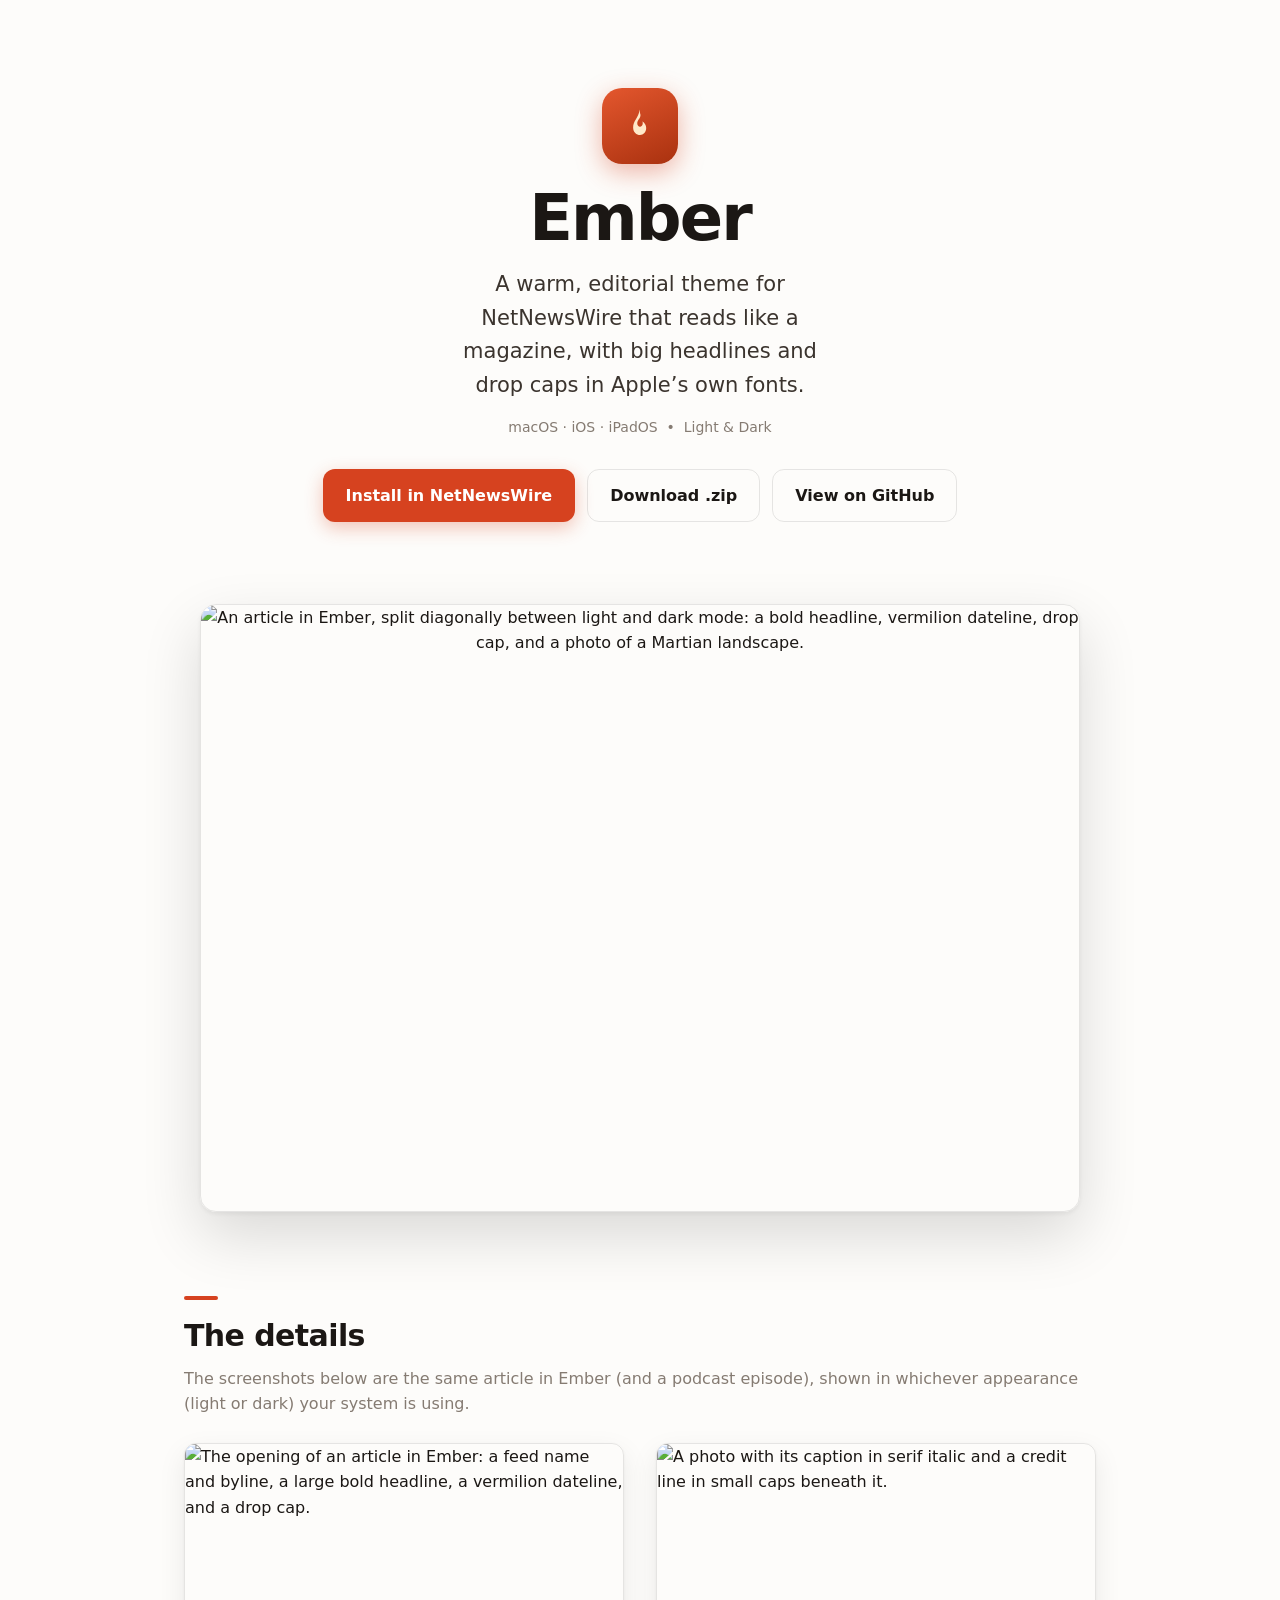
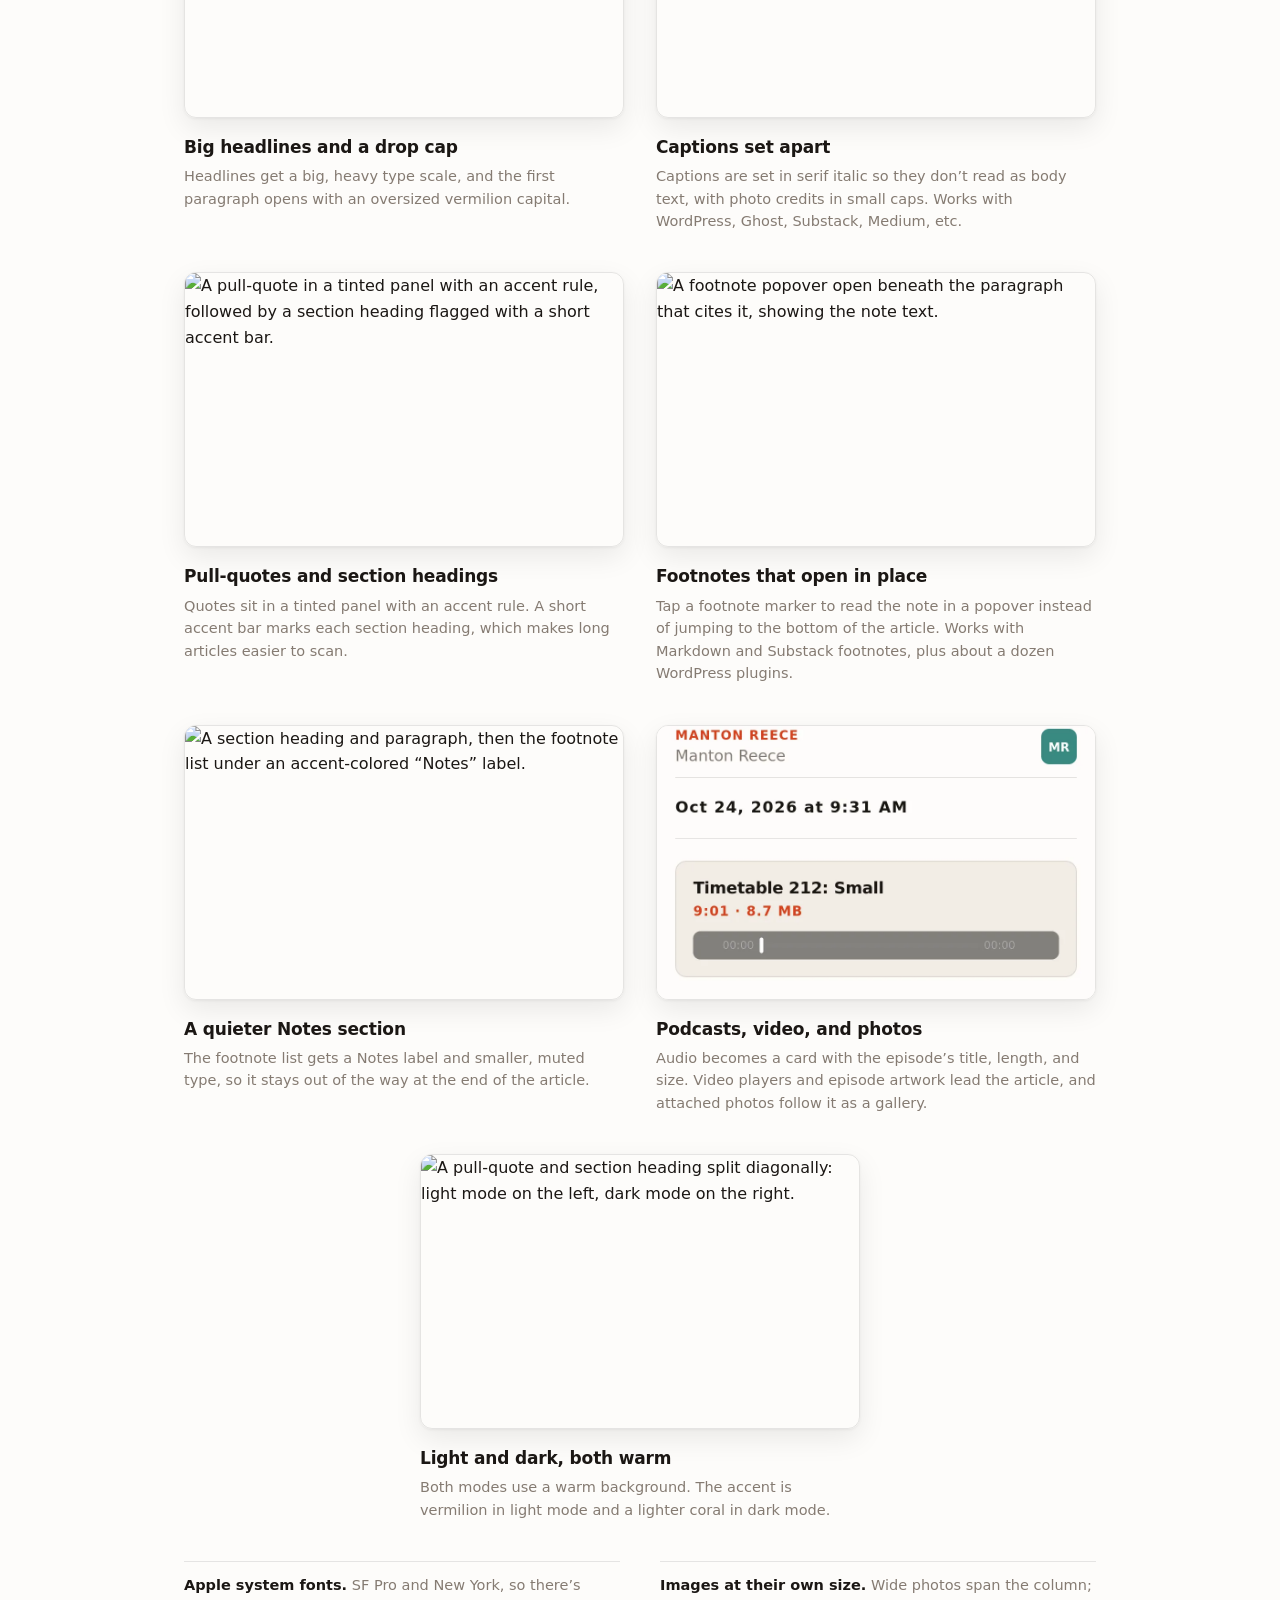
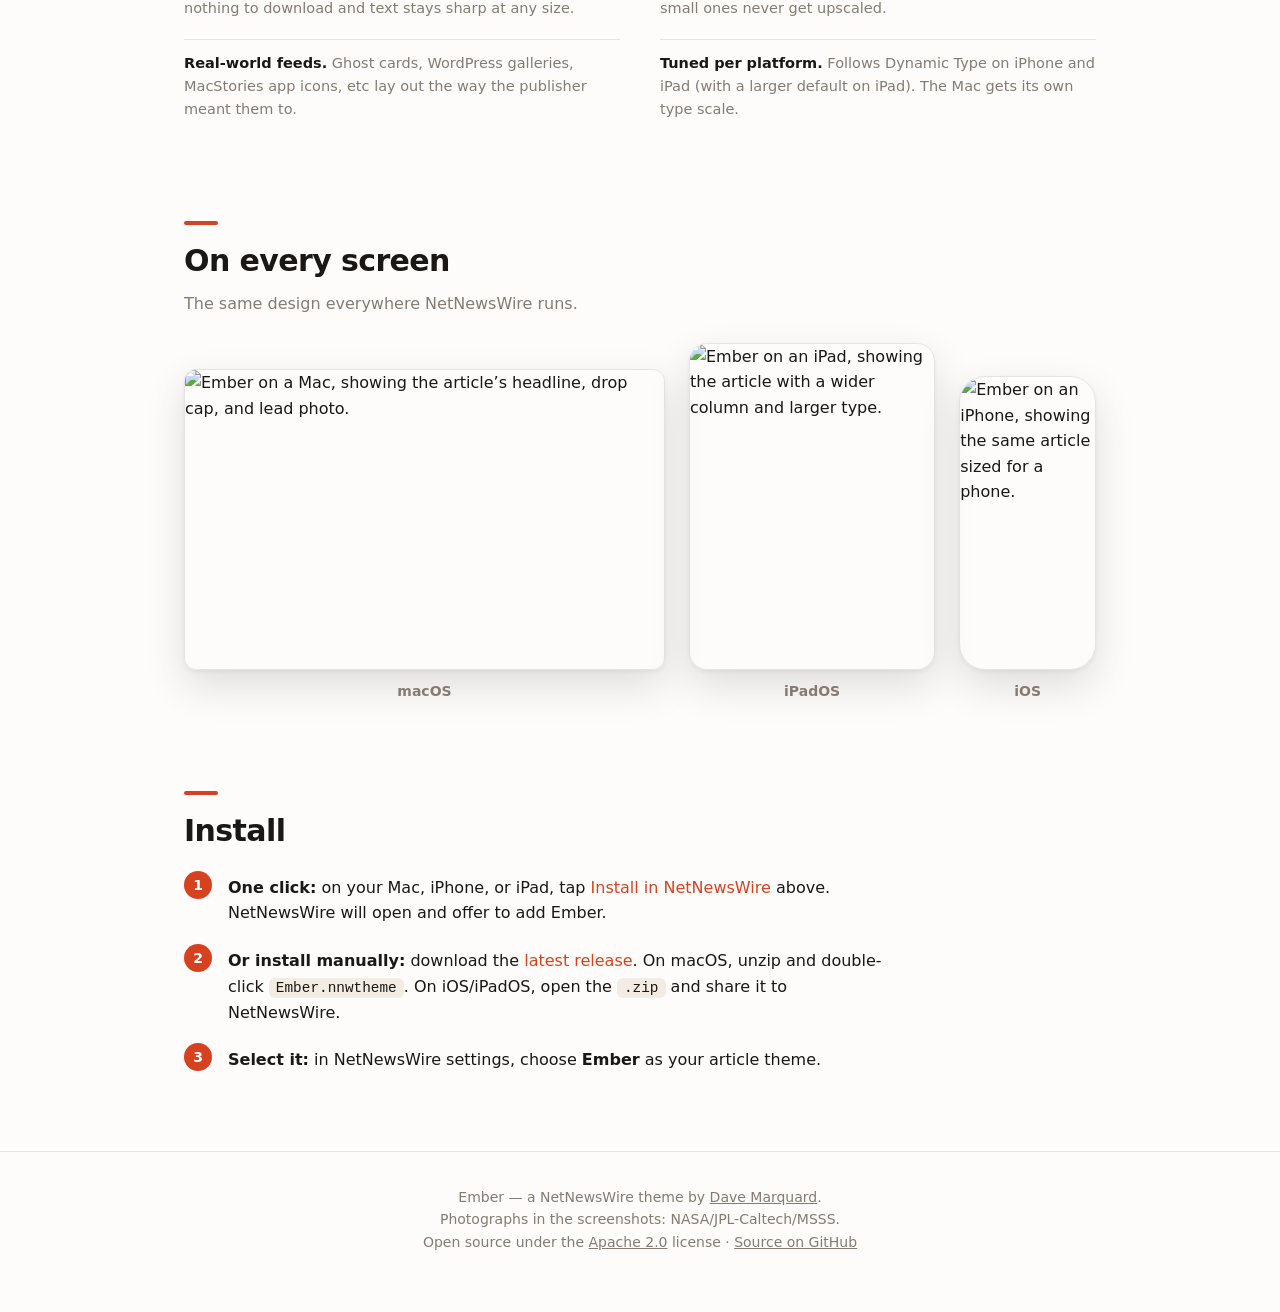
==== commit 93c32967: "docs(site): add a podcasts, video, and photos tile The tile is captured on Linux WebKit, so it's set" ====
--- a/docs/index.html
+++ b/docs/index.html
@@ -4,13 +4,16 @@
 <meta charset="utf-8">
 <meta name="viewport" content="width=device-width, initial-scale=1">
 <title>Ember — a NetNewsWire theme</title>
-<meta name="description" content="Ember is a warm, editorial theme for NetNewsWire using Apple system fonts with a vermilion accent, big headline type, drop caps, and full-bleed images. Light and dark, macOS · iOS · iPadOS.">
+<meta name="description" content="Ember is a warm, editorial theme for NetNewsWire: Apple system fonts, a vermilion accent, big headlines, drop caps, serif-italic captions, and footnote popovers. Light and dark, macOS · iOS · iPadOS.">
 <link rel="icon" href="favicon.svg" type="image/svg+xml">
 <meta property="og:title" content="Ember — a NetNewsWire theme">
 <meta property="og:description" content="A warm, editorial theme for NetNewsWire. Apple system fonts, vermilion accent, light & dark. macOS · iOS · iPadOS.">
 <meta property="og:type" content="website">
 <meta property="og:url" content="https://ember.marquard.org/">
-<meta property="og:image" content="https://ember.marquard.org/assets/ember-macos-light.png">
+<meta property="og:image" content="https://ember.marquard.org/assets/social-card.png">
+<meta property="og:image:width" content="1280">
+<meta property="og:image:height" content="640">
+<meta property="og:image:alt" content="Ember, a warm, editorial theme for NetNewsWire, shown on a Mac in light mode and an iPhone in dark mode.">
 <meta name="twitter:card" content="summary_large_image">
 <style>
   :root{
@@ -67,33 +70,43 @@
      position:relative; padding-top:16px;}
   h2::before{content:""; position:absolute; top:0; left:0; width:34px; height:4px;
      border-radius:2px; background:var(--accent);}
-  .lede{color:var(--mute); margin:0 0 26px; max-width:60ch;}
-
-  /* Screenshot grids */
-  .shots{display:grid; gap:22px;}
-  .shots.mac{grid-template-columns:repeat(2,1fr);}
-  .shots.phone{grid-template-columns:repeat(2,minmax(0,340px)); justify-content:center;}
-  figure.shot{margin:0;}
-  figure.shot img{
-    width:100%; height:auto; display:block; border-radius:14px;
-    border:1px solid var(--rule); box-shadow:0 2px 4px rgba(0,0,0,.05),0 16px 40px rgba(0,0,0,.10);
-  }
-  figure.shot figcaption{
-    margin-top:10px; text-align:center; font-size:13px; font-weight:600;
-    letter-spacing:.05em; text-transform:uppercase; color:var(--mute);
-  }
-  @media (max-width:640px){
-    .shots.mac, .shots.phone{grid-template-columns:1fr;}
-    .shots.phone{max-width:340px; margin:0 auto;}
-  }
-
-  /* Features — a trailing partial row centers instead of hanging left. */
-  .features{display:flex; flex-wrap:wrap; justify-content:center; gap:20px; margin-top:8px;}
-  .features .feature{flex:1 1 calc((100% - 40px)/3); min-width:min(260px,100%); max-width:calc((100% - 40px)/3);}
-  @media (max-width:720px){ .features .feature{flex-basis:100%; max-width:100%;} }
-  .feature{background:var(--card); border:1px solid var(--rule); border-radius:14px; padding:20px 22px;}
-  .feature h3{margin:0 0 6px; font-size:16.5px; font-weight:700; letter-spacing:-.01em;}
-  .feature p{margin:0; color:var(--mute); font-size:14.5px;}
+  .lede{color:var(--mute); margin:0 0 26px; max-width:72ch;}
+  .lede.wide{max-width:none;}
+
+  /* Hero image: the marketplace card, light and dark split on a diagonal */
+  .hero-shot{max-width:880px; margin:48px auto 0;}
+  .hero-shot img{width:100%; height:auto; display:block; border-radius:16px;
+    border:1px solid var(--rule); box-shadow:0 2px 4px rgba(0,0,0,.05),0 24px 60px rgba(0,0,0,.14);}
+
+  /* Feature tiles: each a crop of the same article, in the visitor's appearance */
+  .tiles{display:grid; grid-template-columns:repeat(2,1fr); gap:40px 32px;}
+  @media (max-width:640px){ .tiles{grid-template-columns:1fr;} }
+  /* An odd tile out sits centered under the pairs */
+  @media (min-width:641px){ .tile:last-child:nth-child(odd){grid-column:1 / -1; justify-self:center; width:calc(50% - 16px);} }
+  .tile{margin:0;}
+  .tile img{width:100%; height:auto; aspect-ratio:8/5; display:block; border-radius:12px;
+    border:1px solid var(--rule); box-shadow:0 1px 3px rgba(0,0,0,.05),0 10px 28px rgba(0,0,0,.08);}
+  .tile h3{margin:16px 0 4px; font-size:17px; font-weight:700; letter-spacing:-.01em;}
+  .tile p{margin:0; color:var(--mute); font-size:14.5px; line-height:1.55;}
+
+  /* The rest, as a quiet list */
+  .more{display:grid; grid-template-columns:repeat(2,1fr); gap:6px 40px; margin:40px 0 0; padding:0; list-style:none;}
+  @media (max-width:640px){ .more{grid-template-columns:1fr;} }
+  .more li{padding:12px 0; border-top:1px solid var(--rule); color:var(--mute); font-size:14.5px;}
+  .more strong{color:var(--ink); font-weight:650;}
+
+  /* Devices */
+  .devices{display:flex; align-items:flex-end; justify-content:center; gap:24px;}
+  .devices figure{margin:0;}
+  .devices .mac{flex:1 1 52%;}
+  .devices .ipad{flex:0 1 27%;}
+  .devices .phone{flex:0 1 15%;}
+  .devices img{width:100%; height:auto; display:block; border:1px solid var(--rule);
+    box-shadow:0 2px 4px rgba(0,0,0,.05),0 16px 40px rgba(0,0,0,.12);}
+  .devices .mac img{border-radius:12px;}
+  .devices .ipad img{border-radius:18px;}
+  .devices .phone img{border-radius:26px;}
+  .devices figcaption{margin-top:10px; text-align:center; font-size:14px; font-weight:600; color:var(--mute);}
 
   /* Install */
   ol.steps{padding-left:0; list-style:none; counter-reset:s; max-width:70ch;}
@@ -124,7 +137,7 @@
       <svg viewBox="0 0 64 64"><path d="M32 13c3 7-4 9-4 15 0 3 2 5 4 5s4-2 4-5c0-1 0-2-1-3 4 2 6 6 6 10 0 6-4 10-9 10s-10-4-10-11c0-9 7-13 10-26z" fill="#FFE9C9"/></svg>
     </div>
     <h1>Ember</h1>
-    <p class="tagline">A warm, editorial theme for NetNewsWire that feels like a magazine using Apple system fonts, drop caps, and big headlines.</p>
+    <p class="tagline">A warm, editorial theme for NetNewsWire that reads like a magazine, with big headlines and drop caps in Apple’s own fonts.</p>
     <p class="meta">macOS · iOS · iPadOS &nbsp;•&nbsp; Light &amp; Dark</p>
     <div class="cta">
       <a class="btn btn-primary" href="netnewswire://theme/add?url=https%3A%2F%2Fgithub.com%2Fdave-atx%2Fember-nnw-theme%2Freleases%2Flatest%2Fdownload%2FEmber.nnwtheme.zip">Install in NetNewsWire</a>
@@ -132,42 +145,40 @@
       <a class="btn btn-ghost" href="https://github.com/dave-atx/ember-nnw-theme">View on GitHub</a>
     </div>
     <p class="version" id="version"></p>
+    <div class="hero-shot"><img src="assets/ember-hero.webp" alt="An article in Ember, split diagonally between light and dark mode: a bold headline, vermilion dateline, drop cap, and a photo of a Martian landscape." width="1600" height="1104"></div>
   </div>
 </header>
 
 <section>
   <div class="wrap">
-    <h2>On the Mac</h2>
-    <p class="lede">Generous type, full-bleed imagery, and a confident headline scale.</p>
-    <div class="shots mac">
-      <figure class="shot"><picture><source srcset="assets/ember-macos-light.webp" type="image/webp"><img src="assets/ember-macos-light.png" alt="Ember theme on macOS, light mode" loading="lazy"></picture><figcaption>Light</figcaption></figure>
-      <figure class="shot"><picture><source srcset="assets/ember-macos-dark.webp" type="image/webp"><img src="assets/ember-macos-dark.png" alt="Ember theme on macOS, dark mode" loading="lazy"></picture><figcaption>Dark</figcaption></figure>
-    </div>
+    <h2>The details</h2>
+    <p class="lede wide">The screenshots below are the same article in Ember (and a podcast episode), shown in whichever appearance (light or dark) your system is using.</p>
+    <div class="tiles">
+      <figure class="tile"><picture><source srcset="assets/features/opener-dark.webp" media="(prefers-color-scheme: dark)"><img src="assets/features/opener-light.webp" alt="The opening of an article in Ember: a feed name and byline, a large bold headline, a vermilion dateline, and a drop cap." width="960" height="600" loading="lazy"></picture><h3>Big headlines and a drop cap</h3><p>Headlines get a big, heavy type scale, and the first paragraph opens with an oversized vermilion capital.</p></figure>
+      <figure class="tile"><picture><source srcset="assets/features/caption-dark.webp" media="(prefers-color-scheme: dark)"><img src="assets/features/caption-light.webp" alt="A photo with its caption in serif italic and a credit line in small caps beneath it." width="960" height="600" loading="lazy"></picture><h3>Captions set apart</h3><p>Captions are set in serif italic so they don’t read as body text, with photo credits in small caps. Works with WordPress, Ghost, Substack, Medium, etc.</p></figure>
+      <figure class="tile"><picture><source srcset="assets/features/quote-dark.webp" media="(prefers-color-scheme: dark)"><img src="assets/features/quote-light.webp" alt="A pull-quote in a tinted panel with an accent rule, followed by a section heading flagged with a short accent bar." width="960" height="600" loading="lazy"></picture><h3>Pull-quotes and section headings</h3><p>Quotes sit in a tinted panel with an accent rule. A short accent bar marks each section heading, which makes long articles easier to scan.</p></figure>
+      <figure class="tile"><picture><source srcset="assets/features/footnote-dark.webp" media="(prefers-color-scheme: dark)"><img src="assets/features/footnote-light.webp" alt="A footnote popover open beneath the paragraph that cites it, showing the note text." width="960" height="600" loading="lazy"></picture><h3>Footnotes that open in place</h3><p>Tap a footnote marker to read the note in a popover instead of jumping to the bottom of the article. Works with Markdown and Substack footnotes, plus about a dozen WordPress plugins.</p></figure>
+      <figure class="tile"><picture><source srcset="assets/features/notes-dark.webp" media="(prefers-color-scheme: dark)"><img src="assets/features/notes-light.webp" alt="A section heading and paragraph, then the footnote list under an accent-colored “Notes” label." width="960" height="600" loading="lazy"></picture><h3>A quieter Notes section</h3><p>The footnote list gets a Notes label and smaller, muted type, so it stays out of the way at the end of the article.</p></figure>
+      <figure class="tile"><picture><source srcset="assets/features/enclosure-dark.webp" media="(prefers-color-scheme: dark)"><img src="assets/features/enclosure-light.webp" alt="A podcast episode in Ember: under the dateline, a card with the episode title, its duration and size in vermilion small caps, and an audio player." width="960" height="600" loading="lazy"></picture><h3>Podcasts, video, and photos</h3><p>Audio becomes a card with the episode’s title, length, and size. Video players and episode artwork lead the article, and attached photos follow it as a gallery.</p></figure>
+      <figure class="tile"><img src="assets/features/modes.webp" alt="A pull-quote and section heading split diagonally: light mode on the left, dark mode on the right." width="960" height="600" loading="lazy"><h3>Light and dark, both warm</h3><p>Both modes use a warm background. The accent is vermilion in light mode and a lighter coral in dark mode.</p></figure>
+    </div>
+    <ul class="more">
+      <li><strong>Apple system fonts.</strong> SF Pro and New York, so there’s nothing to download and text stays sharp at any size.</li>
+      <li><strong>Images at their own size.</strong> Wide photos span the column; small ones never get upscaled.</li>
+      <li><strong>Real-world feeds.</strong> Ghost cards, WordPress galleries, MacStories app icons, etc lay out the way the publisher meant them to.</li>
+      <li><strong>Tuned per platform.</strong> Follows Dynamic Type on iPhone and iPad (with a larger default on iPad). The Mac gets its own type scale.</li>
+    </ul>
   </div>
 </section>
 
 <section>
   <div class="wrap">
-    <h2>On iPhone &amp; iPad</h2>
-    <p class="lede">The same design, tuned for touch — Dynamic Type on iPhone, larger default sizing on iPad.</p>
-    <div class="shots phone">
-      <figure class="shot"><picture><source srcset="assets/ember-ios-light.webp" type="image/webp"><img src="assets/ember-ios-light.png" alt="Ember theme on iOS, light mode" loading="lazy"></picture><figcaption>Light</figcaption></figure>
-      <figure class="shot"><picture><source srcset="assets/ember-ios-dark.webp" type="image/webp"><img src="assets/ember-ios-dark.png" alt="Ember theme on iOS, dark mode" loading="lazy"></picture><figcaption>Dark</figcaption></figure>
-    </div>
-  </div>
-</section>
-
-<section>
-  <div class="wrap">
-    <h2>What's inside</h2>
-    <div class="features">
-      <div class="feature"><h3>Apple system fonts</h3><p>SF Pro throughout — no downloads, crisp at every size, native on every device.</p></div>
-      <div class="feature"><h3>Warm vermilion accent</h3><p>An editorial accent that shifts to a lighter coral in the dark so it always reads clearly.</p></div>
-      <div class="feature"><h3>Drop cap &amp; big headlines</h3><p>An oversized opening capital and a confident title scale set an unmistakable tone.</p></div>
-      <div class="feature"><h3>Flagged section heads</h3><p>A short accent bar marks each section — structure you can scan.</p></div>
-      <div class="feature"><h3>Full-bleed images</h3><p>Photos span the full column edge-to-edge, with captions kept neatly inset.</p></div>
-      <div class="feature"><h3>Light &amp; dark, done right</h3><p>Both themes are designed, not inverted — with a warm ground on either side.</p></div>
-      <div class="feature"><h3>Footnotes that just work</h3><p>Tap-to-read popovers for Markdown, Substack, and a dozen WordPress plugins — far past the default.</p></div>
+    <h2>On every screen</h2>
+    <p class="lede">The same design everywhere NetNewsWire runs.</p>
+    <div class="devices">
+      <figure class="mac"><picture><source srcset="assets/devices/mac-dark.webp" media="(prefers-color-scheme: dark)"><img src="assets/devices/mac-light.webp" alt="Ember on a Mac, showing the article’s headline, drop cap, and lead photo." width="1600" height="1000" loading="lazy"></picture><figcaption>macOS</figcaption></figure>
+      <figure class="ipad"><picture><source srcset="assets/devices/ipad-dark.webp" media="(prefers-color-scheme: dark)"><img src="assets/devices/ipad-light.webp" alt="Ember on an iPad, showing the article with a wider column and larger type." width="1000" height="1333" loading="lazy"></picture><figcaption>iPadOS</figcaption></figure>
+      <figure class="phone"><picture><source srcset="assets/devices/iphone-dark.webp" media="(prefers-color-scheme: dark)"><img src="assets/devices/iphone-light.webp" alt="Ember on an iPhone, showing the same article sized for a phone." width="786" height="1704" loading="lazy"></picture><figcaption>iOS</figcaption></figure>
     </div>
   </div>
 </section>
@@ -186,6 +197,7 @@
 <footer>
   <div class="wrap">
     Ember — a NetNewsWire theme by <a href="https://marquard.org/">Dave Marquard</a>.<br>
+    Photographs in the screenshots: NASA/JPL-Caltech/MSSS.<br>
     Open source under the <a href="https://github.com/dave-atx/ember-nnw-theme/blob/main/LICENSE">Apache 2.0</a> license · <a href="https://github.com/dave-atx/ember-nnw-theme">Source on GitHub</a>
   </div>
 </footer>
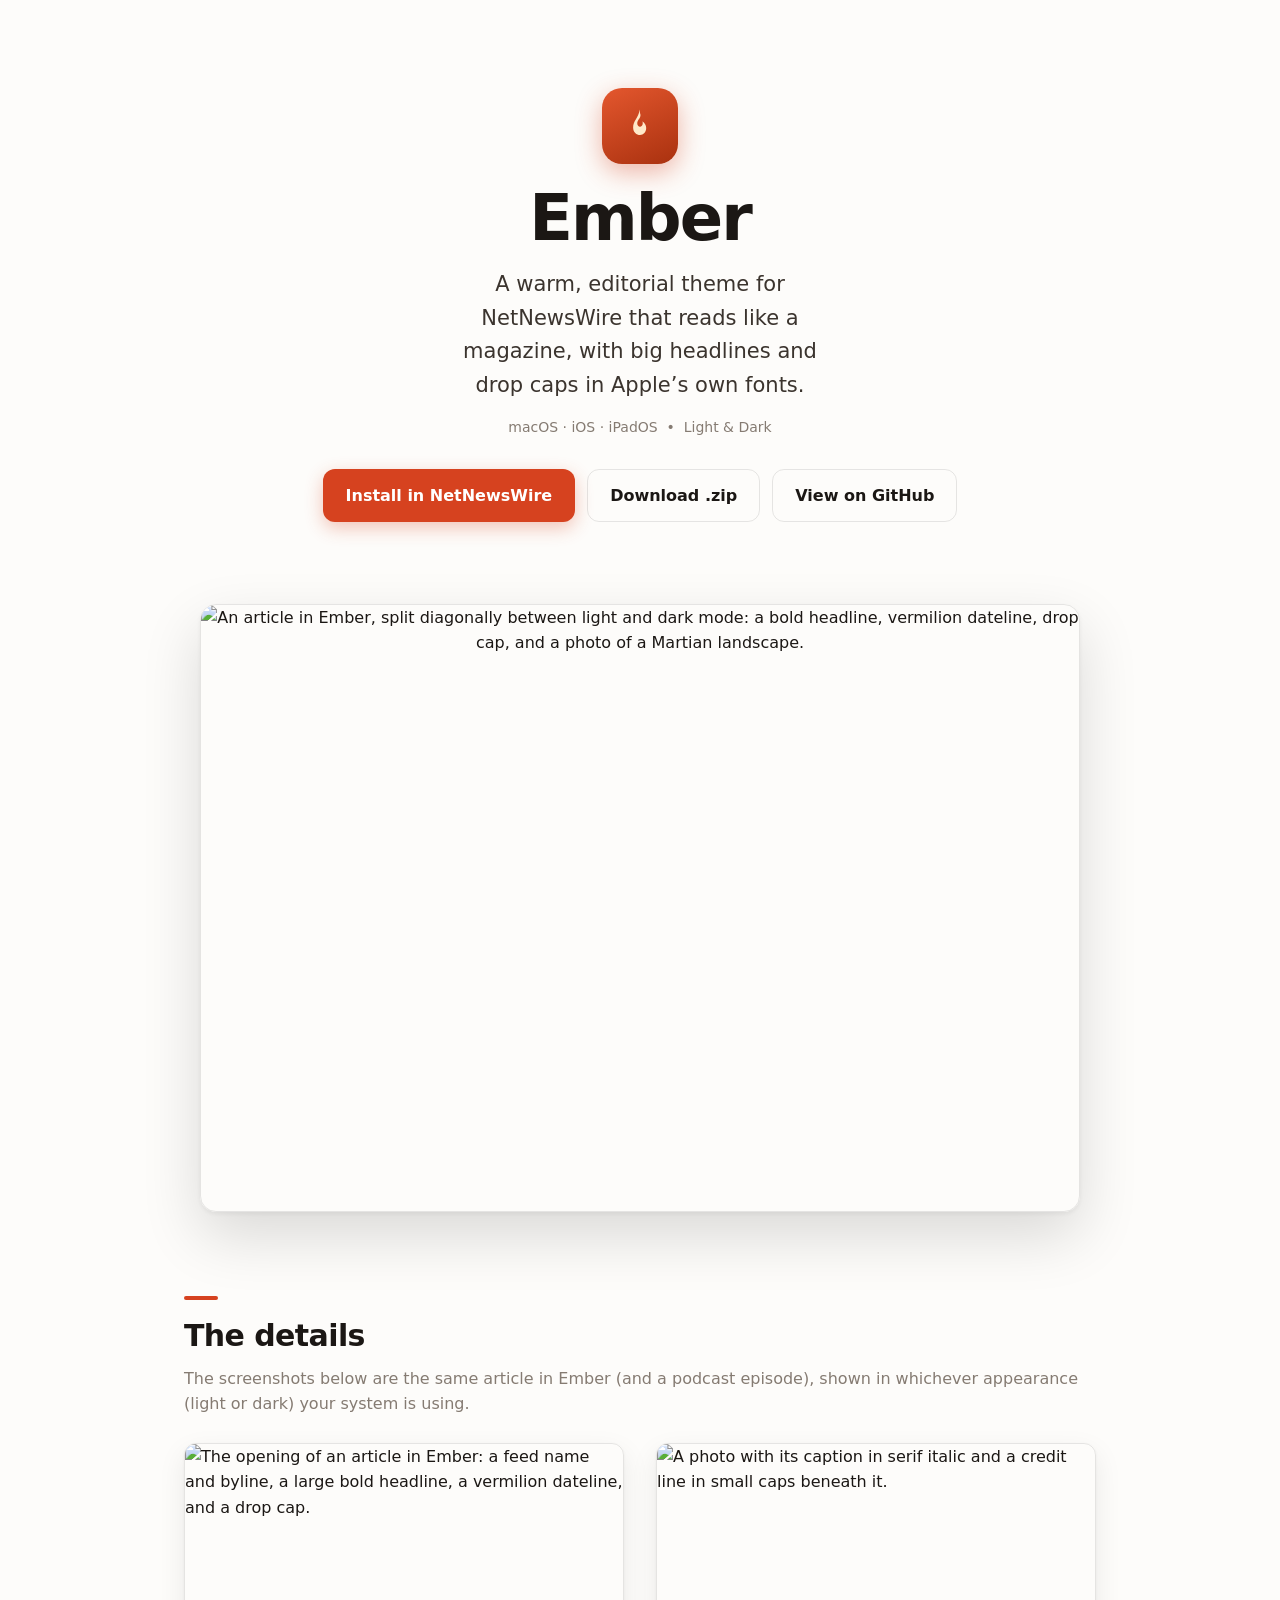
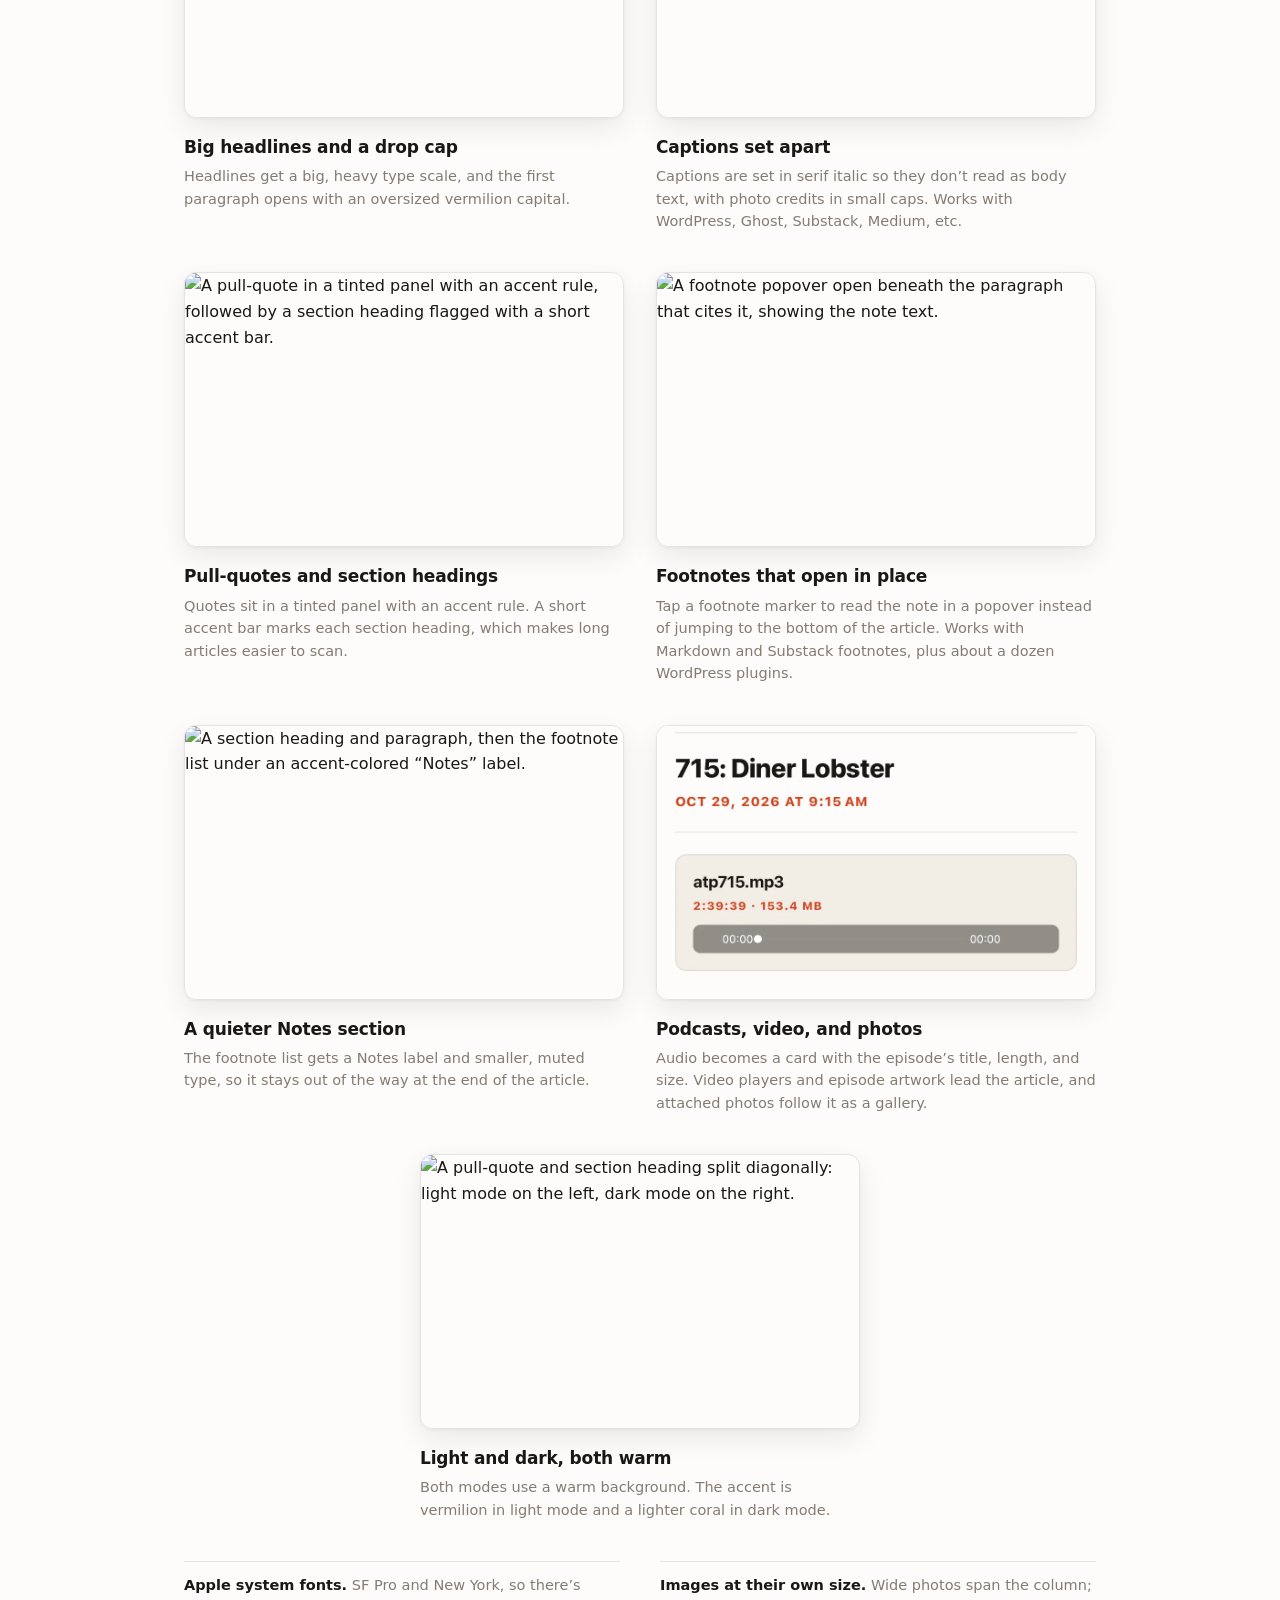
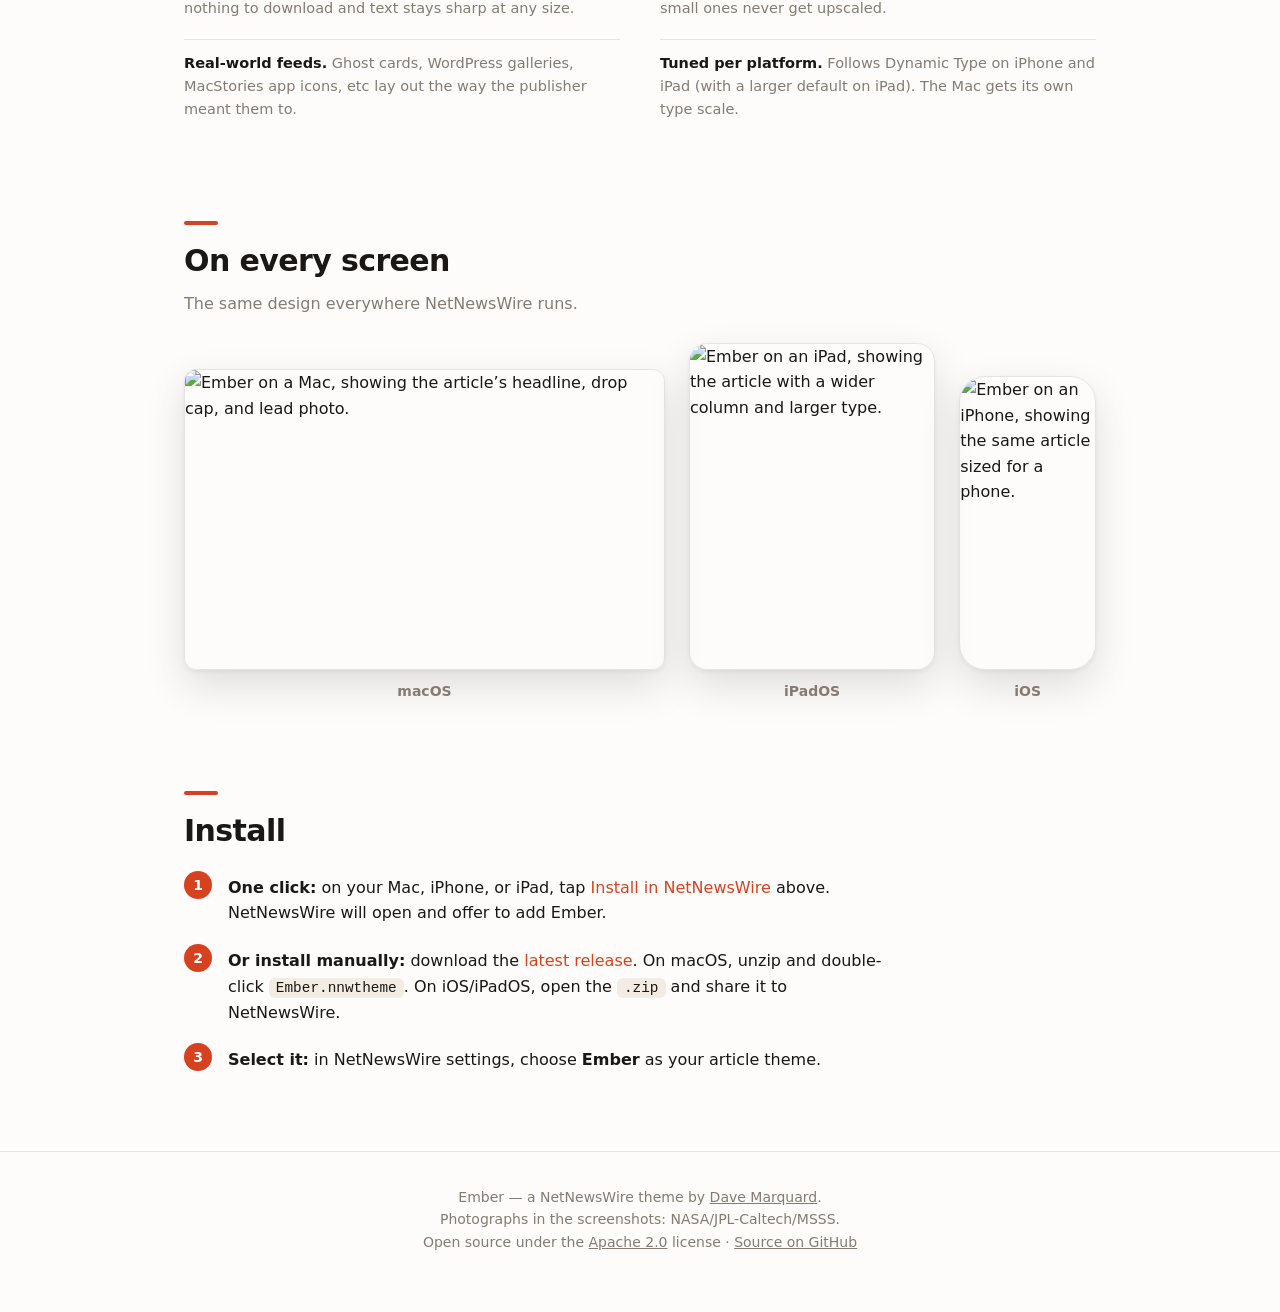
==== commit d1392db1: "docs(site): reshoot the enclosure tile on macOS" ====
--- a/docs/index.html
+++ b/docs/index.html
@@ -159,7 +159,7 @@
       <figure class="tile"><picture><source srcset="assets/features/quote-dark.webp" media="(prefers-color-scheme: dark)"><img src="assets/features/quote-light.webp" alt="A pull-quote in a tinted panel with an accent rule, followed by a section heading flagged with a short accent bar." width="960" height="600" loading="lazy"></picture><h3>Pull-quotes and section headings</h3><p>Quotes sit in a tinted panel with an accent rule. A short accent bar marks each section heading, which makes long articles easier to scan.</p></figure>
       <figure class="tile"><picture><source srcset="assets/features/footnote-dark.webp" media="(prefers-color-scheme: dark)"><img src="assets/features/footnote-light.webp" alt="A footnote popover open beneath the paragraph that cites it, showing the note text." width="960" height="600" loading="lazy"></picture><h3>Footnotes that open in place</h3><p>Tap a footnote marker to read the note in a popover instead of jumping to the bottom of the article. Works with Markdown and Substack footnotes, plus about a dozen WordPress plugins.</p></figure>
       <figure class="tile"><picture><source srcset="assets/features/notes-dark.webp" media="(prefers-color-scheme: dark)"><img src="assets/features/notes-light.webp" alt="A section heading and paragraph, then the footnote list under an accent-colored “Notes” label." width="960" height="600" loading="lazy"></picture><h3>A quieter Notes section</h3><p>The footnote list gets a Notes label and smaller, muted type, so it stays out of the way at the end of the article.</p></figure>
-      <figure class="tile"><picture><source srcset="assets/features/enclosure-dark.webp" media="(prefers-color-scheme: dark)"><img src="assets/features/enclosure-light.webp" alt="A podcast episode in Ember: under the dateline, a card with the episode title, its duration and size in vermilion small caps, and an audio player." width="960" height="600" loading="lazy"></picture><h3>Podcasts, video, and photos</h3><p>Audio becomes a card with the episode’s title, length, and size. Video players and episode artwork lead the article, and attached photos follow it as a gallery.</p></figure>
+      <figure class="tile"><picture><source srcset="assets/features/enclosure-dark.webp" media="(prefers-color-scheme: dark)"><img src="assets/features/enclosure-light.webp" alt="A podcast episode in Ember: under its headline and dateline, a card with the episode’s file name, its duration and size in vermilion small caps, and an audio player." width="960" height="600" loading="lazy"></picture><h3>Podcasts, video, and photos</h3><p>Audio becomes a card with the episode’s title, length, and size. Video players and episode artwork lead the article, and attached photos follow it as a gallery.</p></figure>
       <figure class="tile"><img src="assets/features/modes.webp" alt="A pull-quote and section heading split diagonally: light mode on the left, dark mode on the right." width="960" height="600" loading="lazy"><h3>Light and dark, both warm</h3><p>Both modes use a warm background. The accent is vermilion in light mode and a lighter coral in dark mode.</p></figure>
     </div>
     <ul class="more">
